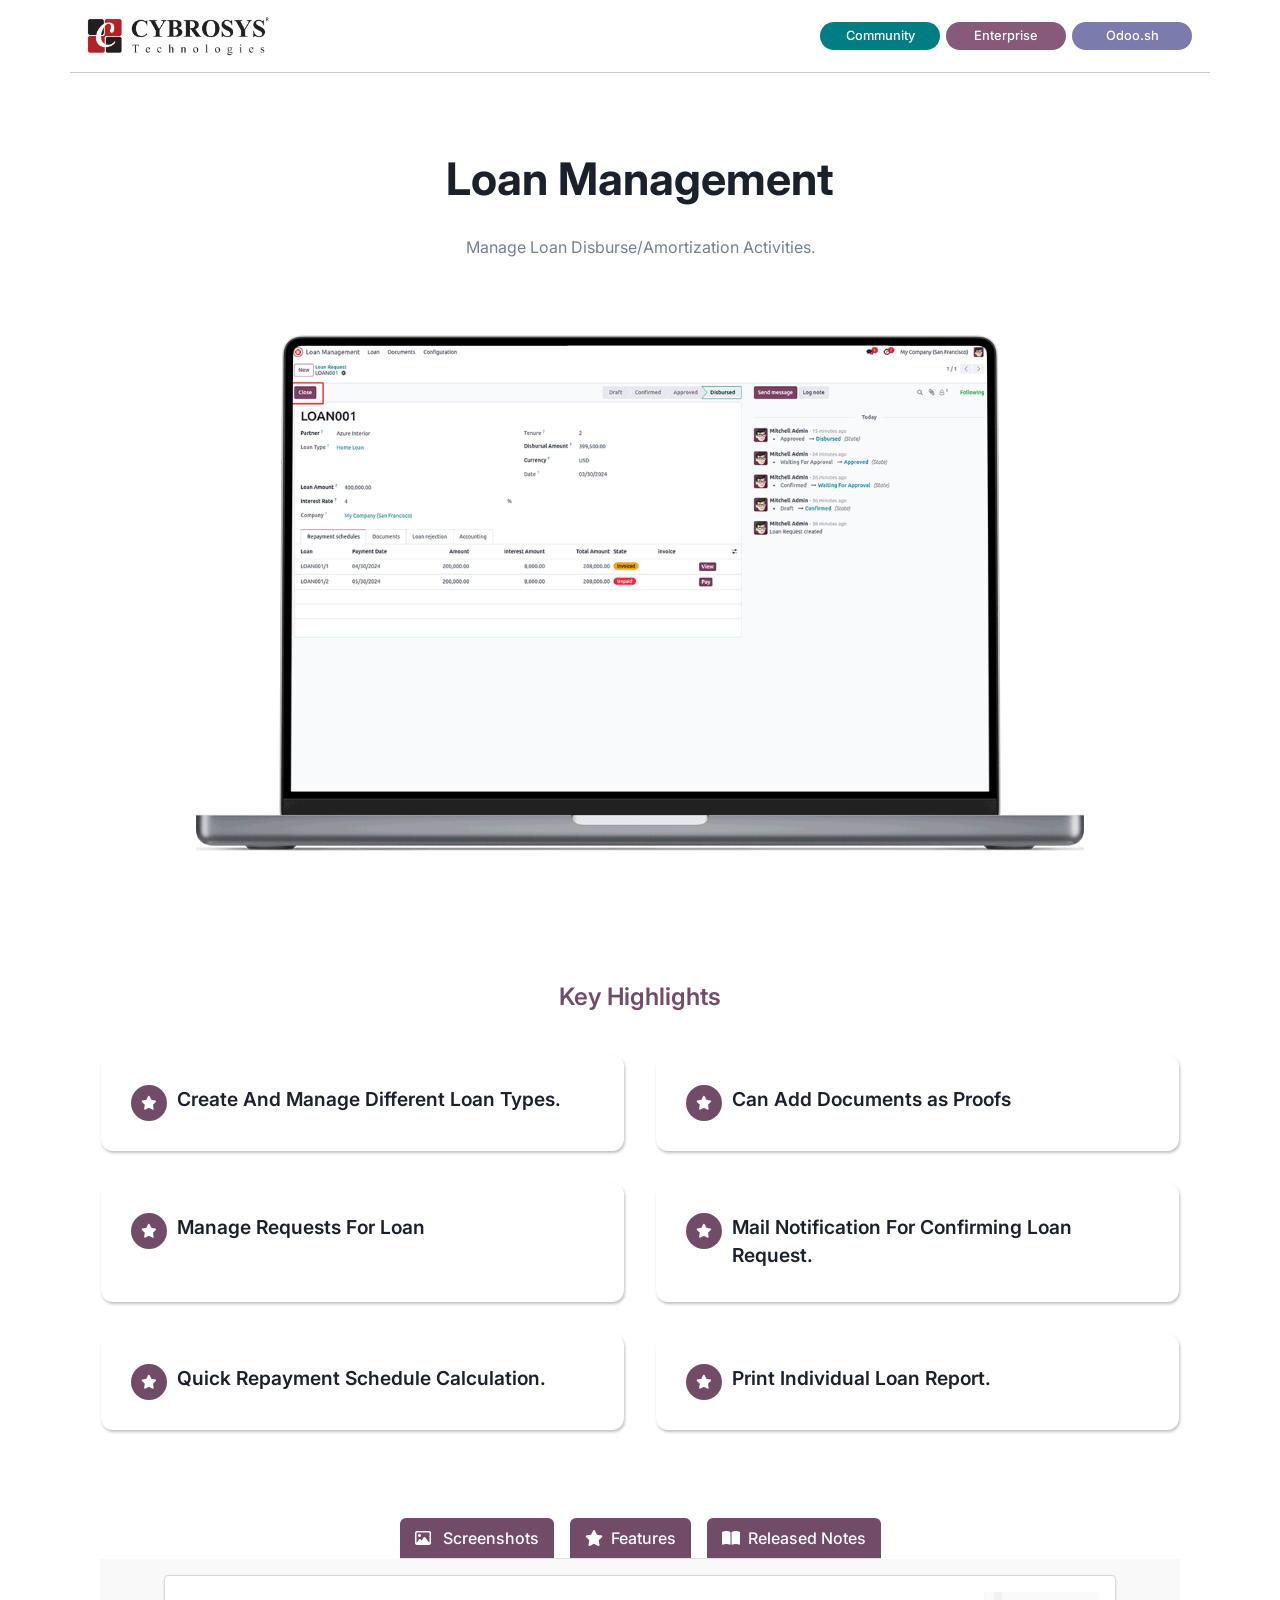
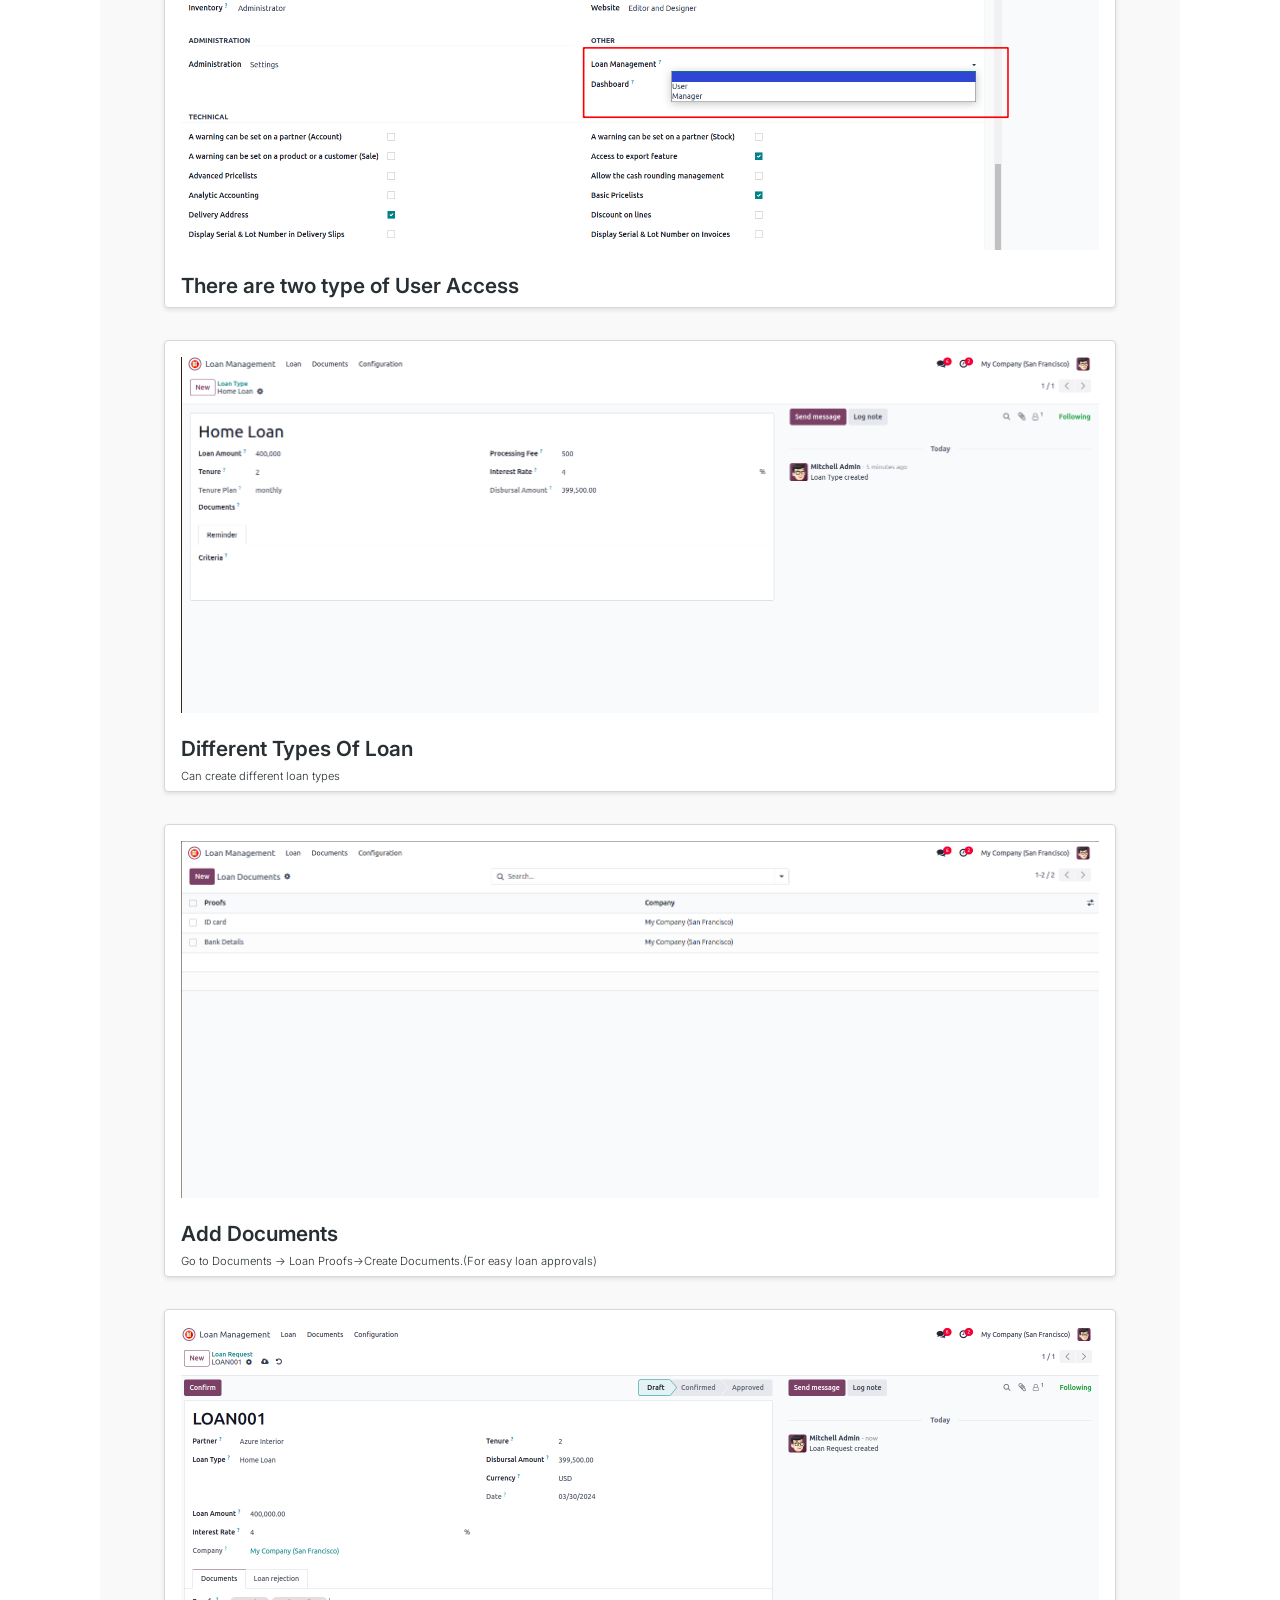
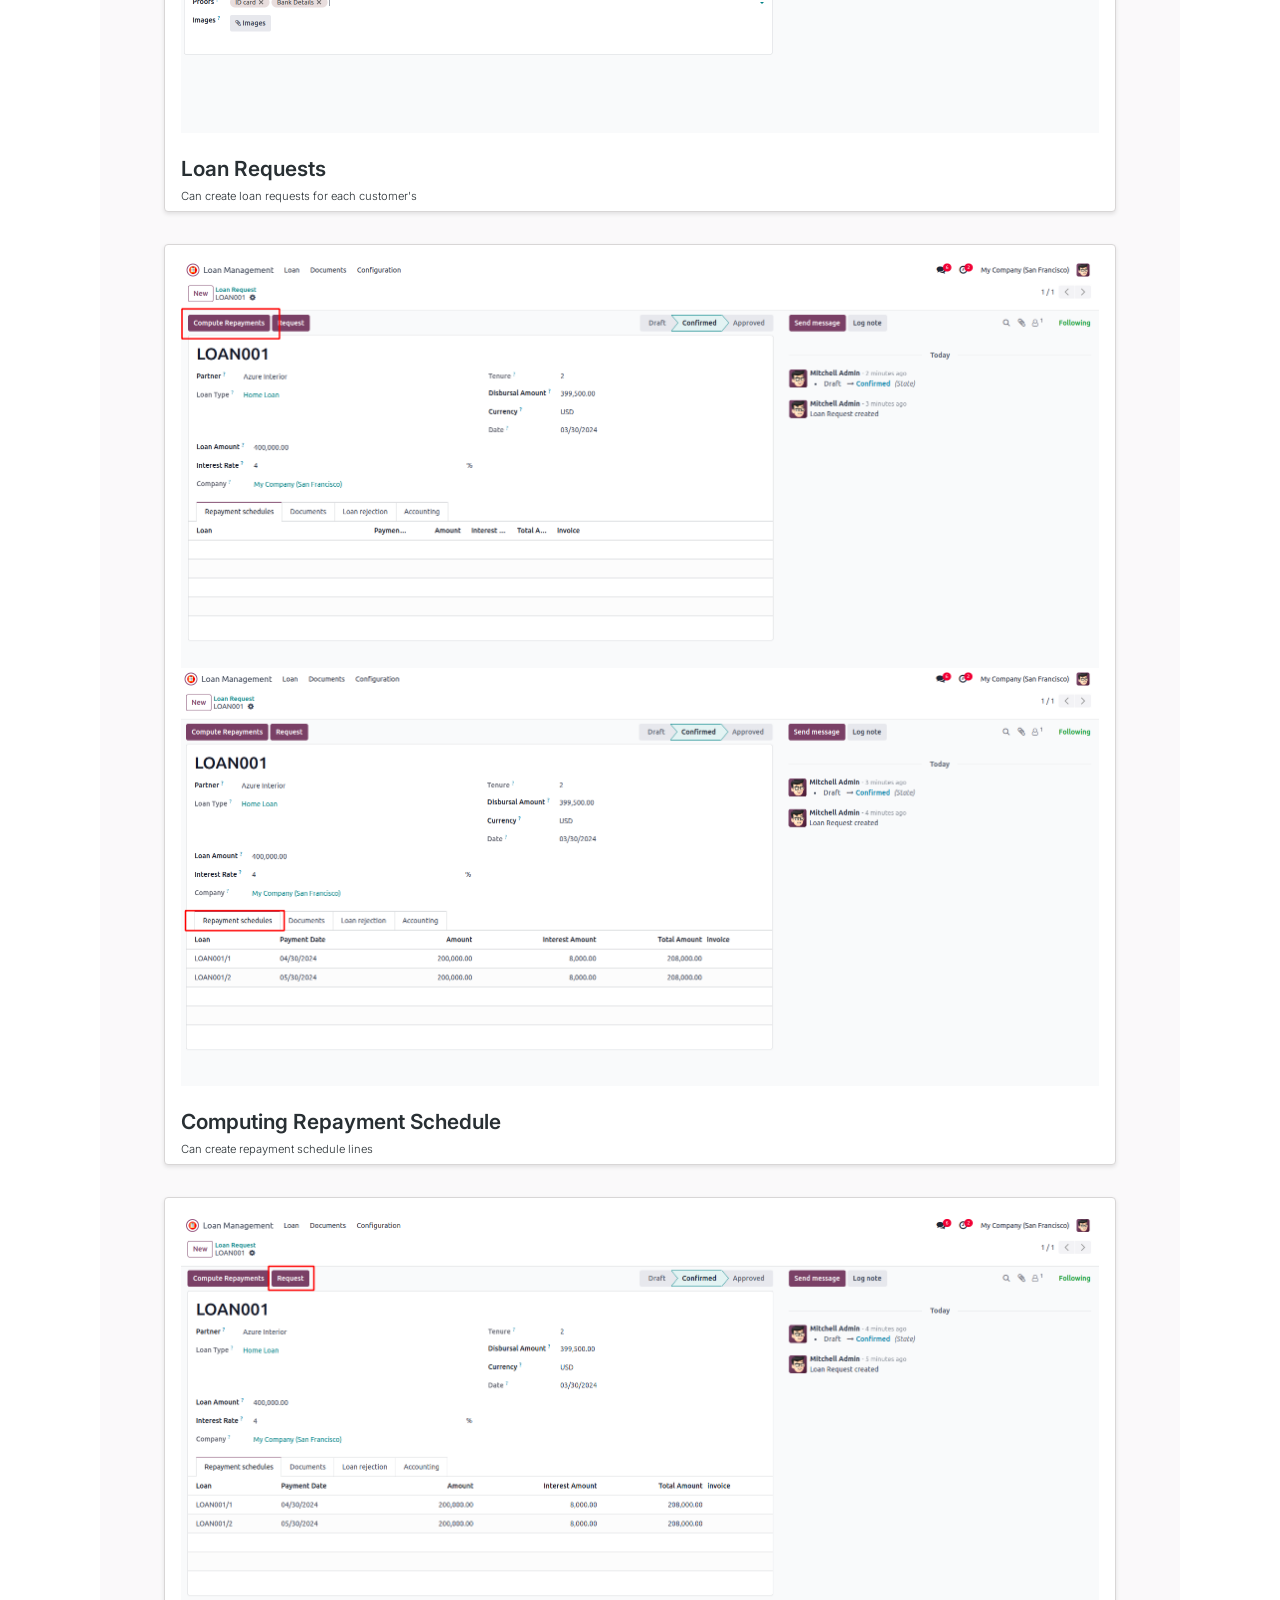
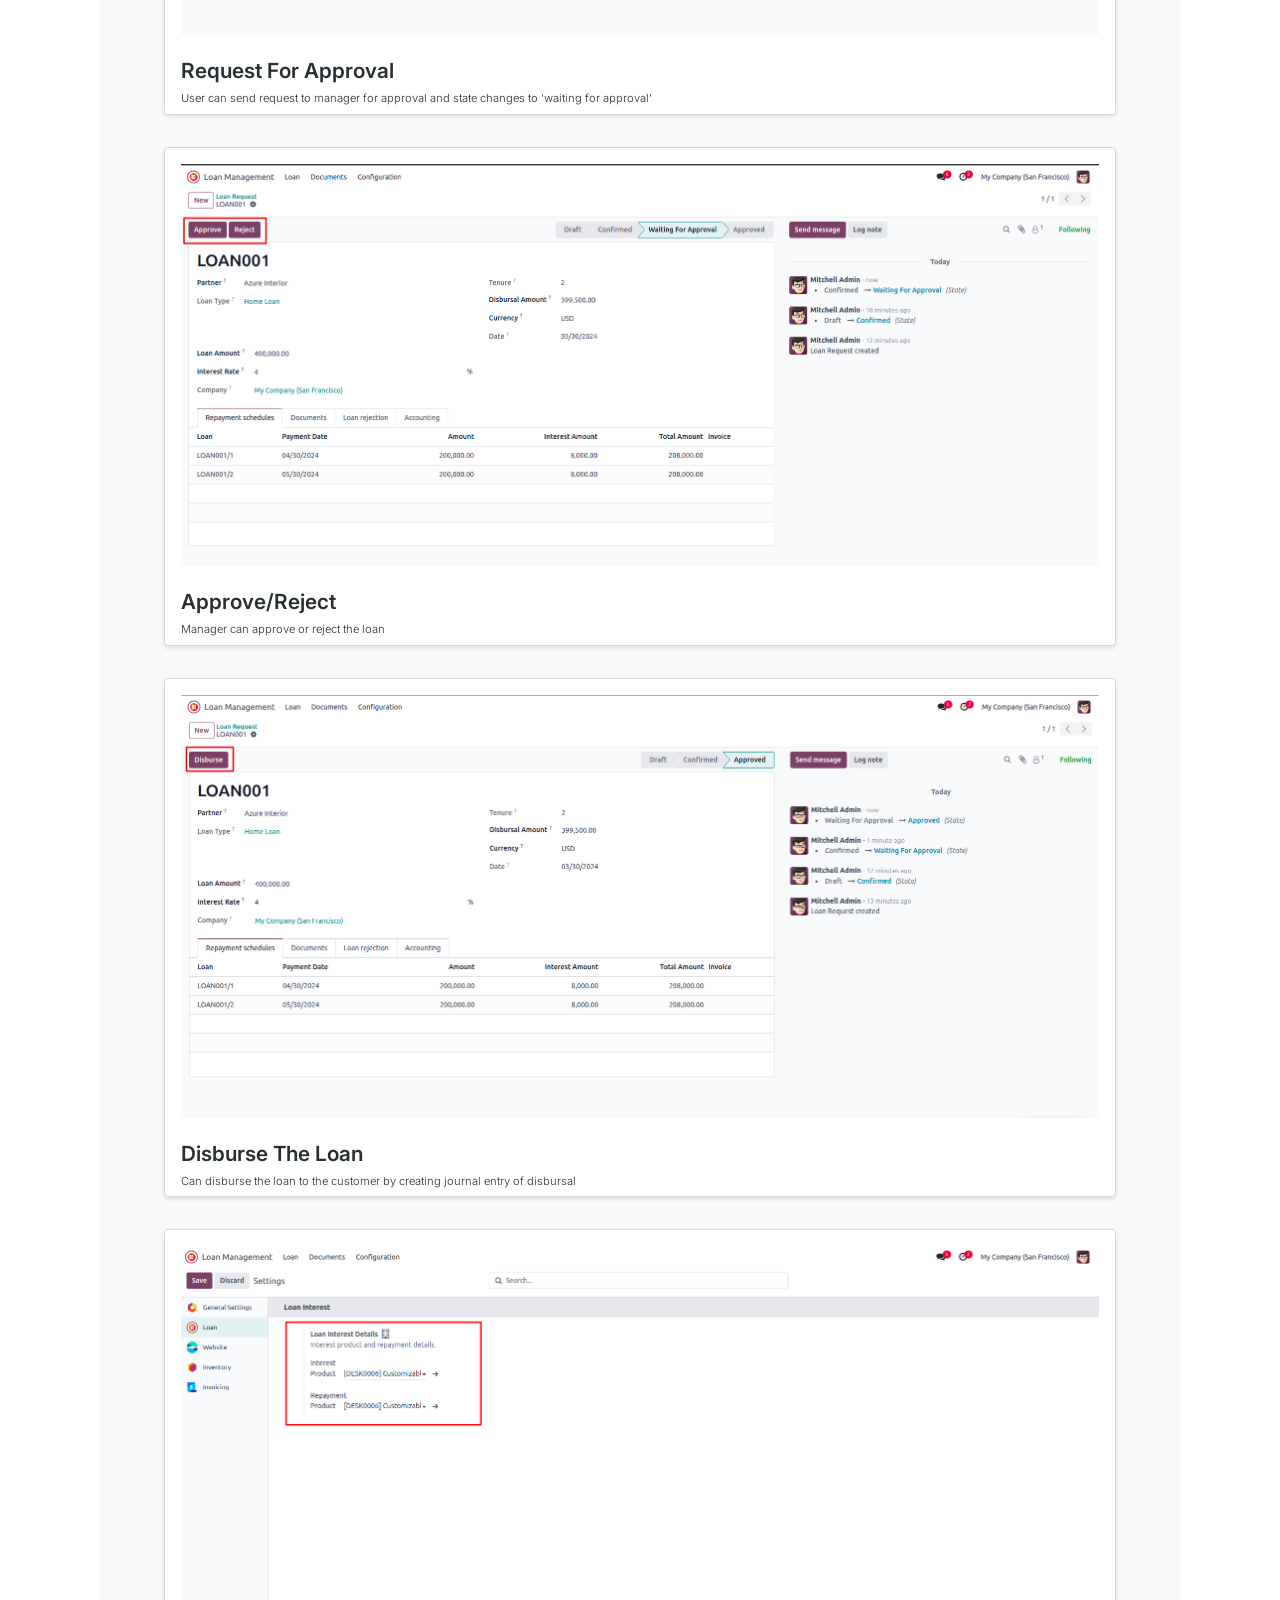
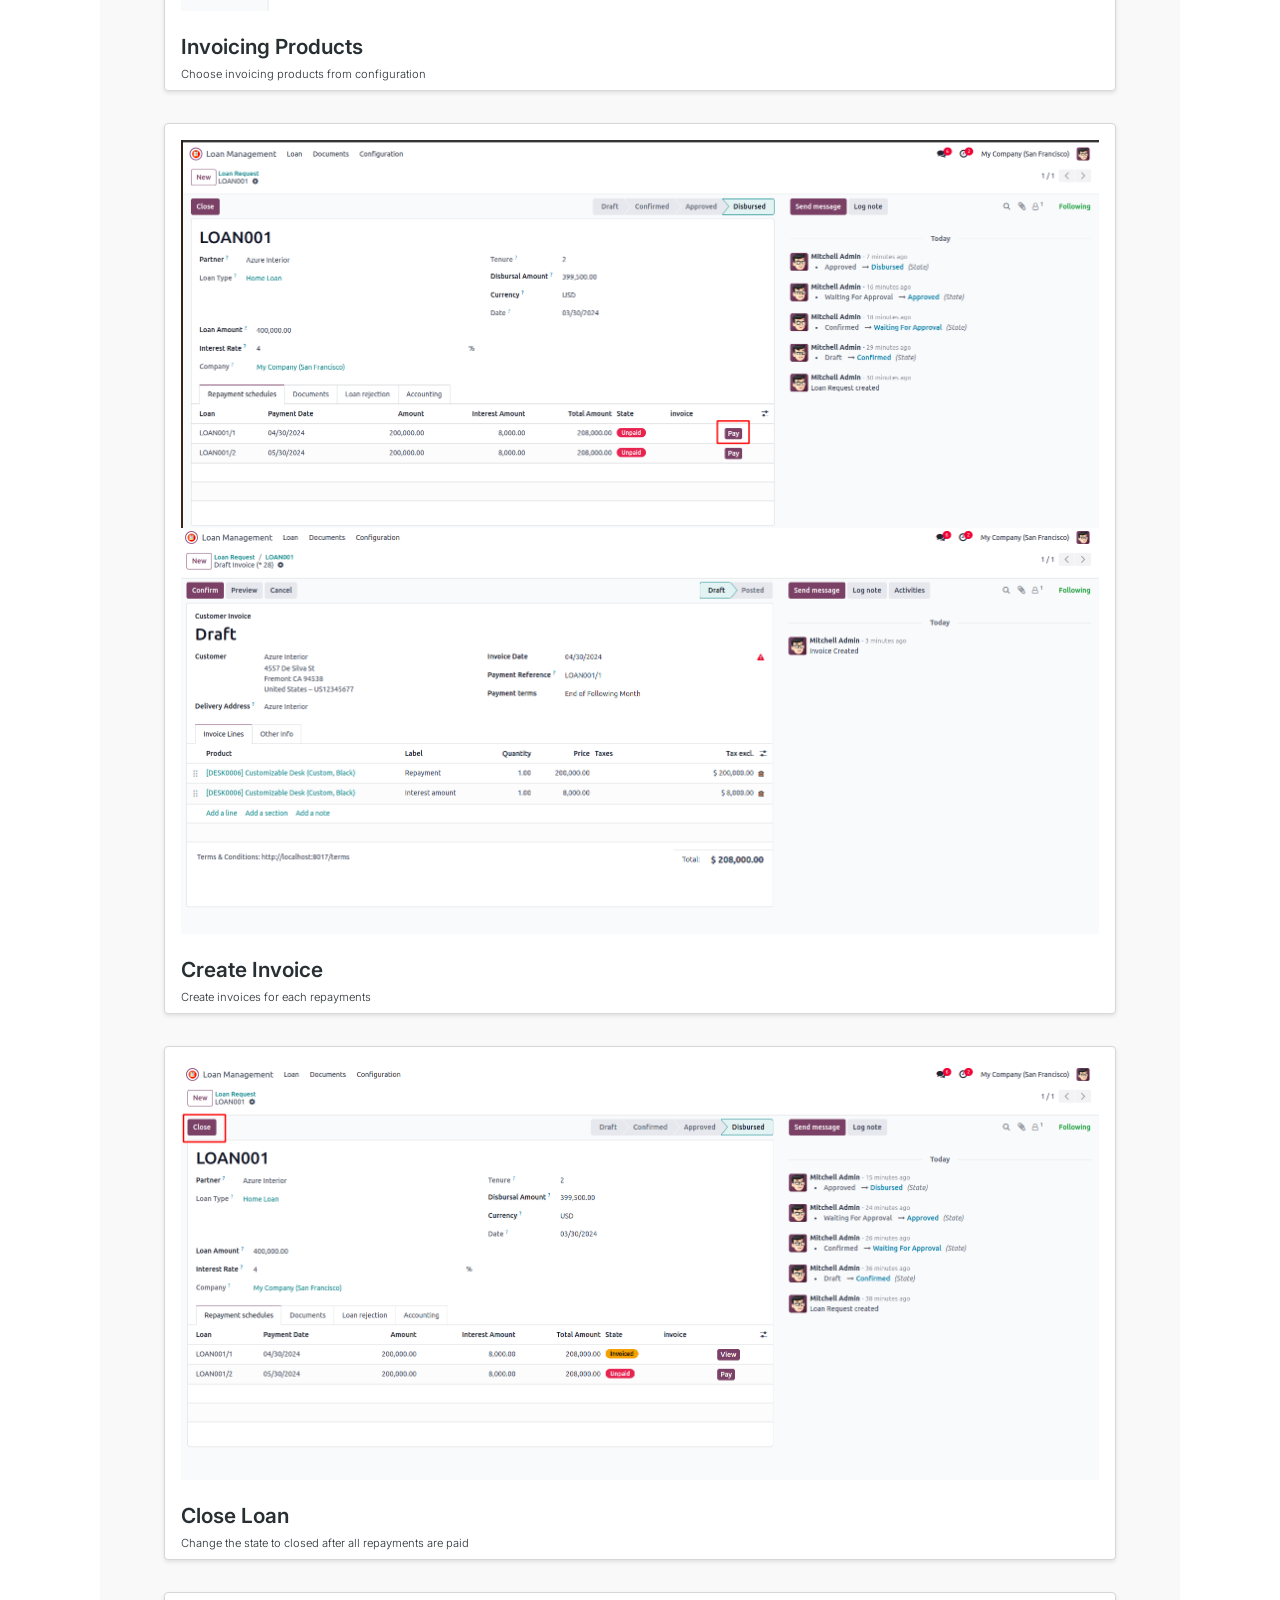
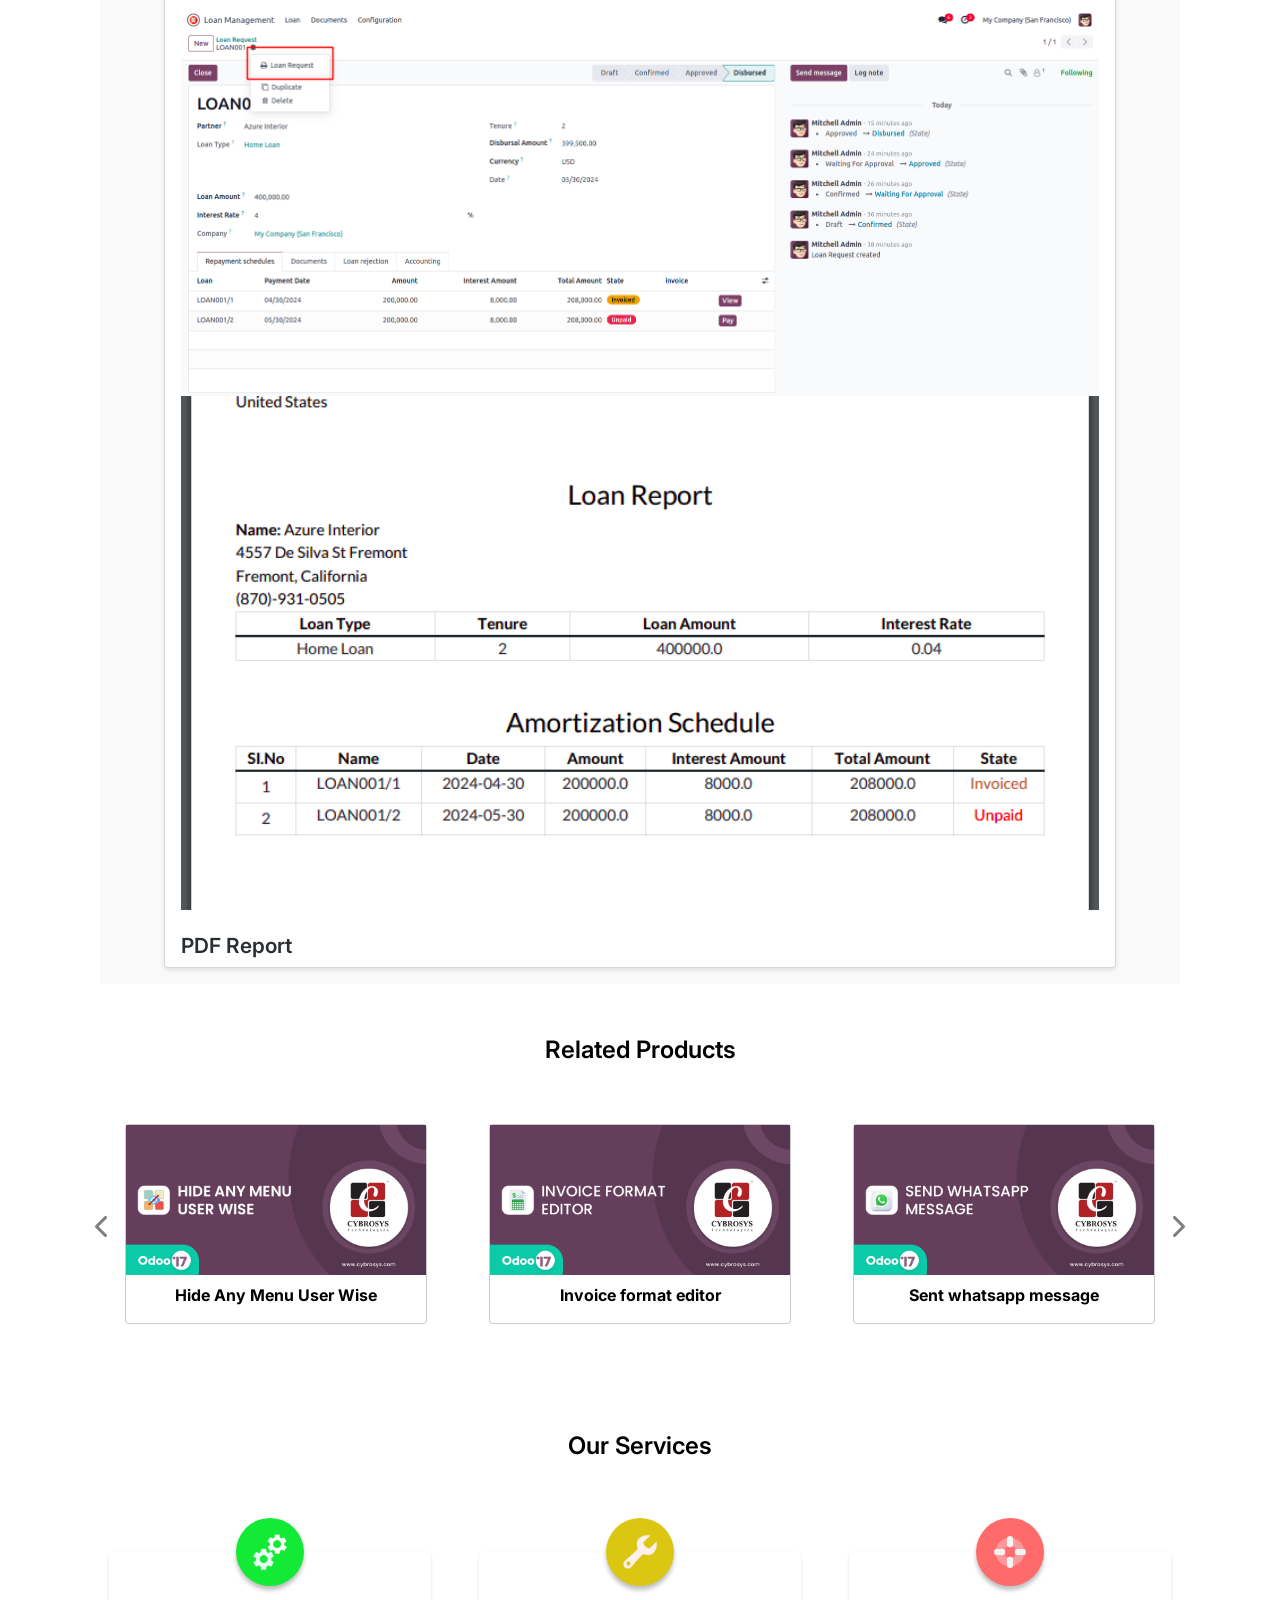
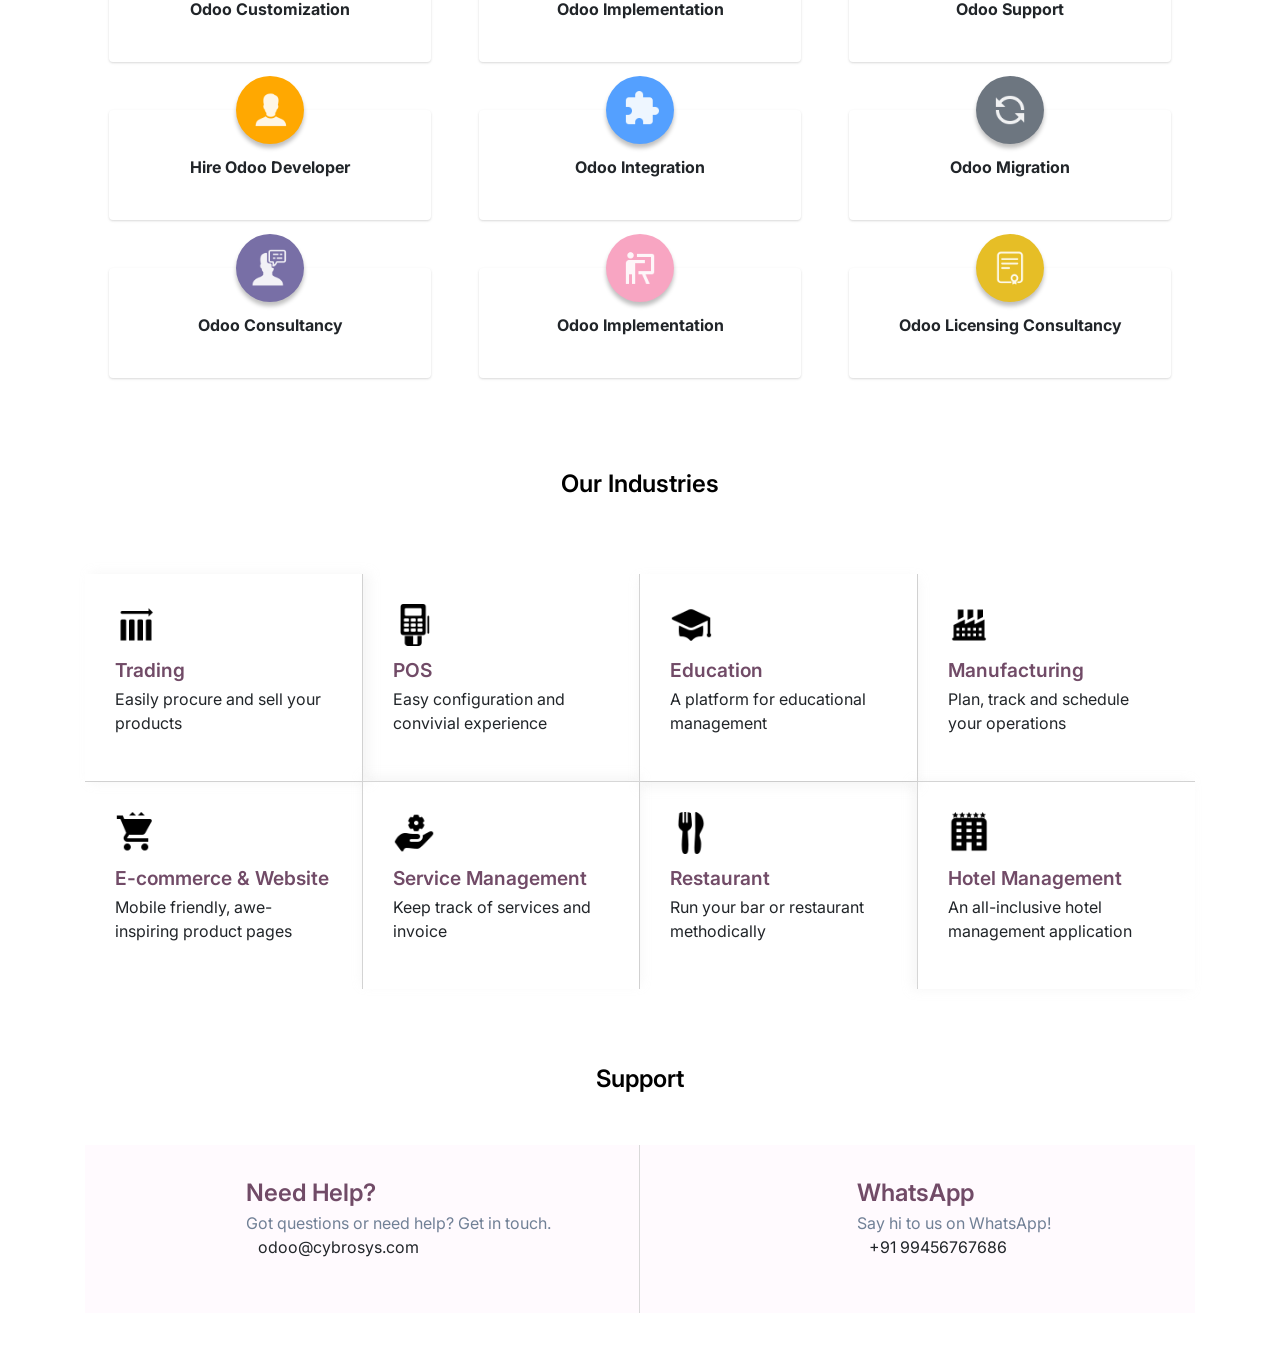
==== advanced_loan_management/static/description/index.html @ 363a7847 "test add custom" ====
<!DOCTYPE html>
<html lang="en">

<head>
    <meta charset="UTF-8">
    <meta name="viewport" content="width=device-width, initial-scale=1.0">
    <title>Odoo App 3 Index</title>
    <!-- Bootstrap CSS -->
    <link rel="stylesheet"
          href="https://cdn.jsdelivr.net/npm/bootstrap@4.0.0/dist/css/bootstrap.min.css"
          integrity="sha384-Gn5384xqQ1aoWXA+058RXPxPg6fy4IWvTNh0E263XmFcJlSAwiGgFAW/dAiS6JXm"
          crossorigin="anonymous">
    <link rel="stylesheet"
          href="https://cdnjs.cloudflare.com/ajax/libs/font-awesome/6.2.1/css/all.min.css">
    <link rel="preconnect" href="https://fonts.googleapis.com">
    <link rel="preconnect" href="https://fonts.gstatic.com" crossorigin>
    <link href="https://fonts.googleapis.com/css2?family=Inter:wght@400;500;600;700;800&display=swap"
          rel="stylesheet">
</head>
<body>
<section>
    <div class="container"
         style="font-family: 'Inter', sans-serif !important;background-color: #fff !important;">
        <div class="row">
            <div class="col-sm-12 col-md-12 col-lg-12 d-flex justify-content-between flex-wrap align-items-sm-center"
                 style="border-bottom:1px solid rgba(0, 0, 0, 0.22)">
                <div class="my-3">
                    <img src="assets/misc/Cybrosys R.png"
                         style="width:auto !important; height:40px !important">
                </div>
                <div class="my-3 d-flex align-items-center">
                    <div class="text-center"
                         style="background-color:#017E84 !important;font-size: 0.8rem !important; color:#fff !important; font-weight:500 !important; padding:4px !important; margin:0 3px !important; border-radius:50px !important; min-width: 120px !important;">
                        Community
                    </div>
                    <div class="text-center"
                         style="background-color:#875A7B !important; color:#fff !important;font-size: 0.8rem !important; font-weight:500 !important; padding:4px !important; margin:0 3px !important; border-radius:50px !important;min-width: 120px !important;">
                        Enterprise
                    </div>
                    <div class="text-center"
                         style="background-color:#7C7BAD !important; color:#fff !important;font-size: 0.8rem !important; font-weight:500 !important; padding:4px !important; margin:0 3px !important; border-radius:50px !important; min-width: 120px !important;">
                        Odoo.sh
                    </div>
                </div>
            </div>
        </div>
        <div class="row">
            <div class="col-sm-12 col-md-12 col-lg-12 text-center d-flex align-items-center flex-column"
                 style="margin: 80px 0px !important;">
                <h1 style="font-size: 2.8rem;font-weight: 700; color:
                    #1A202C;">
                    Loan Management</h1>
                <p class="my-3 mb-4"
                   style="max-width: 80%; font-weight: 400 !important; line-height: 32px; color: #718096;">
                    Manage Loan Disburse/Amortization Activities.
                </p>
                <div style="width: 80%; margin-top: 3rem;">
                    <img src="assets/screenshots/hero.gif"
                         class="img-responsive" width="100%" height="auto">
                </div>
            </div>
        </div>
        <div class="container mt-5 mb-5">
            <div class="col-lg-12 d-flex flex-column justify-content-center align-items-center mt-4">
                <p class="m-0"
                   style="font-weight: 600; font-size: 24px; color:#714b67 !important">
                    Key Highlights
                </p>
            </div>
            <div class="row py-4">
                <div class="col-md-6 col-sm-12 p-3">
                    <div class="d-flex   h-100" style="padding: 30px;border-radius: 12px;
                                    background: #FFF;
                                    box-shadow: 1px 2px 3px 0px rgba(0, 0, 0, 0.25); ">
                        <div style="width: 36px; height: 36px; border-radius: 50%; background: #714B67;
                                    display: flex; justify-content: center; align-items: center;
                                    margin-right: 10px; flex-shrink: 0;">
                            <i class="fa-solid fa-star  "
                               style="color: #fff;font-size:14px;"></i>
                        </div>
                        <div>
                            <p style="color: #1A202C;font-weight: 600;
                                      font-size: 1.2rem; margin-bottom: 2px;">
                                Create And Manage Different Loan Types.</p>
                        </div>
                    </div>
                </div>
                <div class="col-md-6 col-sm-12 p-3">
                    <div class="d-flex   h-100" style="padding: 30px;border-radius: 12px;
                                    background: #FFF;
                                    box-shadow: 1px 2px 3px 0px rgba(0, 0, 0, 0.25); ">
                        <div style="width: 36px; height: 36px; border-radius: 50%; background: #714B67;
                                    display: flex; justify-content: center; align-items: center;
                                    margin-right: 10px; flex-shrink: 0;">
                            <i class="fa-solid fa-star  "
                               style="color: #fff;font-size:14px;"></i>
                        </div>
                        <div>
                            <p style="color: #1A202C;font-weight: 600;
                                      font-size: 1.2rem; margin-bottom: 2px;">
                                Can Add Documents as Proofs</p>
                        </div>
                    </div>
                </div>
                <div class="col-md-6 col-sm-12 p-3">
                    <div class="d-flex   h-100" style="padding: 30px;border-radius: 12px;
                                    background: #FFF;
                                    box-shadow: 1px 2px 3px 0px rgba(0, 0, 0, 0.25); ">
                        <div style="width: 36px; height: 36px; border-radius: 50%; background: #714B67;
                                    display: flex; justify-content: center; align-items: center;
                                    margin-right: 10px; flex-shrink: 0;">
                            <i class="fa-solid fa-star  "
                               style="color: #fff;font-size:14px;"></i>
                        </div>
                        <div>
                            <p style="color: #1A202C;font-weight: 600;
                                      font-size: 1.2rem; margin-bottom: 2px;">
                                Manage Requests For Loan</p>
                        </div>
                    </div>
                </div>
                <div class="col-md-6 col-sm-12 p-3">
                    <div class="d-flex   h-100" style="padding: 30px;border-radius: 12px;
                                    background: #FFF;
                                    box-shadow: 1px 2px 3px 0px rgba(0, 0, 0, 0.25); ">
                        <div style="width: 36px; height: 36px; border-radius: 50%; background: #714B67;
                                    display: flex; justify-content: center; align-items: center;
                                    margin-right: 10px; flex-shrink: 0;">
                            <i class="fa-solid fa-star  "
                               style="color: #fff;font-size:14px;"></i>
                        </div>
                        <div>
                            <p style="color: #1A202C;font-weight: 600;
                                      font-size: 1.2rem; margin-bottom: 2px;">
                                Mail Notification For Confirming Loan Request.</p>
                        </div>
                    </div>
                </div>
                <div class="col-md-6 col-sm-12 p-3">
                    <div class="d-flex   h-100" style="padding: 30px;border-radius: 12px;
                                    background: #FFF;
                                    box-shadow: 1px 2px 3px 0px rgba(0, 0, 0, 0.25); ">
                        <div style="width: 36px; height: 36px; border-radius: 50%; background: #714B67;
                                    display: flex; justify-content: center; align-items: center;
                                    margin-right: 10px; flex-shrink: 0;">
                            <i class="fa-solid fa-star  "
                               style="color: #fff;font-size:14px;"></i>
                        </div>
                        <div>
                            <p style="color: #1A202C;font-weight: 600;
                                      font-size: 1.2rem; margin-bottom: 2px;">
                                Quick Repayment Schedule Calculation.</p>
                        </div>
                    </div>
                </div>
                <div class="col-md-6 col-sm-12 p-3">
                    <div class="d-flex   h-100" style="padding: 30px;border-radius: 12px;
                                    background: #FFF;
                                    box-shadow: 1px 2px 3px 0px rgba(0, 0, 0, 0.25); ">
                        <div style="width: 36px; height: 36px; border-radius: 50%; background: #714B67;
                                    display: flex; justify-content: center; align-items: center;
                                    margin-right: 10px; flex-shrink: 0;">
                            <i class="fa-solid fa-star  "
                               style="color: #fff;font-size:14px;"></i>
                        </div>
                        <div>
                            <p style="color: #1A202C;font-weight: 600;
                                      font-size: 1.2rem; margin-bottom: 2px;">
                                Print Individual Loan Report.</p>
                        </div>
                    </div>
                </div>
            </div>
        </div>
        <div class="container rounded">
            <ul class="nav nav-tabs d-flex"
                style="width: fit-content;margin: 0 auto;gap: 1rem;">
                <li class="col text-center py-2 text-nowrap "
                    style="color: #fff; background-color: #714B67;border-radius: 6px 6px 0px 0px;">
                    <a
                            class="active show" data-toggle="tab" href="#tab1"
                            style="color: #fff;font-weight: 500; background-color: #714B67; text-decoration: none;">
                        <i class="fa-regular fa-image  pr-2"
                           style="color: #fff;"></i>
                        Screenshots</a></li>
                <li class="col text-center py-2 text-nowrap "
                    style="color: #fff; background-color: #714B67;border-radius: 6px 6px 0px 0px;">
                    <a
                            data-toggle="tab" href="#tab2"
                            style="color: #fff;font-weight: 500;  text-decoration: none;"><i
                            class="fa-solid fa-star  pr-2"
                            style="color: #fff;"></i>Features</a></li>
                <li class="col text-center py-2 text-nowrap "
                    style="color: #fff; background-color: #714B67;border-radius: 6px 6px 0px 0px;">
                    <a
                            data-toggle="tab" href="#tab3"
                            style="color: #fff;font-weight: 500; text-decoration: none; background-color: #714B67;"><i
                            class="fa-solid fa-book-open  pr-2"
                            style="color: #fff;"></i>Released Notes</a></li>
            </ul>
            <div class="tab-content"
                 style="background-color: rgba(121, 113, 119, 0.04);">
                <div id="tab1" class="tab-pane fade in active show">
                    <div class="col-lg-12 py-2"
                         style="padding: 1rem 4rem !important;">
                        <div
                                style="border: 1px solid #d8d6d6; border-radius: 4px; background: #fff; box-shadow: 0 2px 4px rgba(0, 0, 0, 0.1);">
                            <div class="row justify-content-center p-3 w-100 m-0">
                                <img src="assets/screenshots/ss1.png"
                                     class="img-responsive" width="100%"
                                     height="auto">
                            </div>
                            <div class="px-3">
                                <h4 class="mt-2"
                                    style=" font-weight:600 !important; color:#282F33 !important; font-size:1.3rem !important">
                                    There are two type of User Access</h4>
                            </div>
                        </div>
                    </div>
                    <div class="col-lg-12 py-2"
                         style="padding: 1rem 4rem !important;">
                        <div
                                style="border: 1px solid #d8d6d6; border-radius: 4px; background: #fff; box-shadow: 0 2px 4px rgba(0, 0, 0, 0.1);">
                            <div class="row justify-content-center p-3 w-100 m-0">
                                <img src="assets/screenshots/ss2.png"
                                     class="img-responsive" width="100%"
                                     height="auto">
                            </div>
                            <div class="px-3">
                                <h4 class="mt-2"
                                    style=" font-weight:600 !important; color:#282F33 !important; font-size:1.3rem !important">
                                    Different Types Of Loan</h4>
                                <h6 class="mt-2"
                                    style=" font-weight:300 !important; color:#282F33 !important; font-size:0.7rem !important">
                                    Can create different loan types
                                    </h6>
                            </div>
                        </div>
                    </div>
                    <div class="col-lg-12 py-2"
                         style="padding: 1rem 4rem !important;">
                        <div
                                style="border: 1px solid #d8d6d6; border-radius: 4px; background: #fff; box-shadow: 0 2px 4px rgba(0, 0, 0, 0.1);">
                            <div class="row justify-content-center p-3 w-100 m-0">
                                <img src="assets/screenshots/ss3.png"
                                     class="img-responsive" width="100%"
                                     height="auto">
                            </div>
                            <div class="px-3">
                                <h4 class="mt-2"
                                    style=" font-weight:600 !important; color:#282F33 !important; font-size:1.3rem !important">
                                    Add Documents</h4>
                                <h6 class="mt-2"
                                    style=" font-weight:300 !important; color:#282F33 !important; font-size:0.7rem !important">
                                    Go to Documents -> Loan Proofs->Create Documents.(For easy loan approvals)
                                </h6>
                            </div>
                        </div>
                    </div>
                    <div class="col-lg-12 py-2"
                         style="padding: 1rem 4rem !important;">
                        <div
                                style="border: 1px solid #d8d6d6; border-radius: 4px;  background: #fff; box-shadow: 0 2px 4px rgba(0, 0, 0, 0.1);">
                            <div class="row justify-content-center p-3 w-100 m-0">
                                <img src="assets/screenshots/ss4.png"
                                     class="img-responsive" width="100%"
                                     height="auto">
                            </div>
                            <div class="px-3">
                                <h4 class="mt-2"
                                    style=" font-weight:600 !important; color:#282F33 !important; font-size:1.3rem !important">
                                    Loan Requests</h4>
                                <h6 class="mt-2"
                                    style=" font-weight:300 !important; color:#282F33 !important; font-size:0.7rem !important">
                                    Can create loan requests for each customer's
                                </h6>
                            </div>
                        </div>
                    </div>
                    <div class="col-lg-12 py-2"
                         style="padding: 1rem 4rem !important;">
                        <div
                                style="border: 1px solid #d8d6d6; border-radius: 4px;  background: #fff; box-shadow: 0 2px 4px rgba(0, 0, 0, 0.1);">
                            <div class="row justify-content-center p-3 w-100 m-0">
                                <img src="assets/screenshots/ss5.png"
                                     class="img-responsive" width="100%"
                                     height="auto"><img src="assets/screenshots/ss6.png"
                                     class="img-responsive" width="100%"
                                     height="auto">
                            </div>
                            <div class="px-3">
                                <h4 class="mt-2"
                                    style=" font-weight:600 !important; color:#282F33 !important; font-size:1.3rem !important">
                                    Computing Repayment Schedule</h4>
                                <h6 class="mt-2"
                                    style=" font-weight:300 !important; color:#282F33 !important; font-size:0.7rem !important"> Can create repayment schedule lines
                                </h6>
                            </div>
                        </div>
                    </div>
                    <div class="col-lg-12 py-2"
                         style="padding: 1rem 4rem !important;">
                        <div
                                style="border: 1px solid #d8d6d6; border-radius: 4px;  background: #fff; box-shadow: 0 2px 4px rgba(0, 0, 0, 0.1);">
                            <div class="row justify-content-center p-3 w-100 m-0">
                                <img src="assets/screenshots/ss7.png"
                                     class="img-responsive" width="100%"
                                     height="auto">
                            </div>
                            <div class="px-3">
                                <h4 class="mt-2"
                                    style=" font-weight:600 !important; color:#282F33 !important; font-size:1.3rem !important">
                                    Request For Approval</h4>
                                <h6 class="mt-2"
                                    style=" font-weight:300 !important; color:#282F33 !important; font-size:0.7rem !important"> User can send request to manager for approval and state changes to 'waiting for approval'
                                </h6>
                            </div>
                        </div>
                    </div>
                    <div class="col-lg-12 py-2"
                         style="padding: 1rem 4rem !important;">
                        <div
                                style="border: 1px solid #d8d6d6; border-radius: 4px;  background: #fff; box-shadow: 0 2px 4px rgba(0, 0, 0, 0.1);">
                            <div class="row justify-content-center p-3 w-100 m-0">
                                <img src="assets/screenshots/ss8.png"
                                     class="img-responsive" width="100%"
                                     height="auto">
                            </div>
                            <div class="px-3">
                                <h4 class="mt-2"
                                    style=" font-weight:600 !important; color:#282F33 !important; font-size:1.3rem !important">
                                    Approve/Reject</h4>
                                <h6 class="mt-2"
                                    style=" font-weight:300 !important; color:#282F33 !important; font-size:0.7rem !important"> Manager can approve or reject the loan
                                </h6>
                            </div>
                        </div>
                    </div>
                    <div class="col-lg-12 py-2"
                         style="padding: 1rem 4rem !important;">
                        <div
                                style="border: 1px solid #d8d6d6; border-radius: 4px;  background: #fff; box-shadow: 0 2px 4px rgba(0, 0, 0, 0.1);">
                            <div class="row justify-content-center p-3 w-100 m-0">
                                <img src="assets/screenshots/ss9.png"
                                     class="img-responsive" width="100%"
                                     height="auto">
                            </div>
                            <div class="px-3">
                                <h4 class="mt-2"
                                    style=" font-weight:600 !important; color:#282F33 !important; font-size:1.3rem !important">
                                    Disburse The Loan</h4>
                                <h6 class="mt-2"
                                    style=" font-weight:300 !important; color:#282F33 !important; font-size:0.7rem !important"> Can disburse the loan to the customer by creating journal entry of disbursal
                                </h6>
                            </div>
                        </div>
                    </div>
                    <div class="col-lg-12 py-2"
                         style="padding: 1rem 4rem !important;">
                        <div
                                style="border: 1px solid #d8d6d6; border-radius: 4px;  background: #fff; box-shadow: 0 2px 4px rgba(0, 0, 0, 0.1);">
                            <div class="row justify-content-center p-3 w-100 m-0">
                                <img src="assets/screenshots/ss10.png"
                                     class="img-responsive" width="100%"
                                     height="auto">
                            </div>
                            <div class="px-3">
                                <h4 class="mt-2"
                                    style=" font-weight:600 !important; color:#282F33 !important; font-size:1.3rem !important">
                                    Invoicing Products</h4>
                                <h6 class="mt-2"
                                    style=" font-weight:300 !important; color:#282F33 !important; font-size:0.7rem !important"> Choose invoicing products from configuration
                                </h6>
                            </div>
                        </div>
                    </div>
                    <div class="col-lg-12 py-2"
                         style="padding: 1rem 4rem !important;">
                        <div
                                style="border: 1px solid #d8d6d6; border-radius: 4px;  background: #fff; box-shadow: 0 2px 4px rgba(0, 0, 0, 0.1);">
                            <div class="row justify-content-center p-3 w-100 m-0">
                                <img src="assets/screenshots/ss11.png"
                                     class="img-responsive" width="100%"
                                     height="auto"><img src="assets/screenshots/ss12.png"
                                     class="img-responsive" width="100%"
                                     height="auto">
                            </div>
                            <div class="px-3">
                                <h4 class="mt-2"
                                    style=" font-weight:600 !important; color:#282F33 !important; font-size:1.3rem !important">
                                    Create Invoice</h4>
                                <h6 class="mt-2"
                                    style=" font-weight:300 !important; color:#282F33 !important; font-size:0.7rem !important"> Create invoices for each repayments
                                </h6>
                            </div>
                        </div>
                    </div>
                    <div class="col-lg-12 py-2"
                         style="padding: 1rem 4rem !important;">
                        <div
                                style="border: 1px solid #d8d6d6; border-radius: 4px;  background: #fff; box-shadow: 0 2px 4px rgba(0, 0, 0, 0.1);">
                            <div class="row justify-content-center p-3 w-100 m-0">
                                <img src="assets/screenshots/ss13.png"
                                     class="img-responsive" width="100%"
                                     height="auto">
                            </div>
                            <div class="px-3">
                                <h4 class="mt-2"
                                    style=" font-weight:600 !important; color:#282F33 !important; font-size:1.3rem !important">
                                    Close Loan</h4>
                                <h6 class="mt-2"
                                    style=" font-weight:300 !important; color:#282F33 !important; font-size:0.7rem !important"> Change the state to closed after all repayments are paid
                                </h6>
                            </div>
                        </div>
                    </div>
                    <div class="col-lg-12 py-2"
                         style="padding: 1rem 4rem !important;">
                        <div
                                style="border: 1px solid #d8d6d6; border-radius: 4px;  background: #fff; box-shadow: 0 2px 4px rgba(0, 0, 0, 0.1);">
                            <div class="row justify-content-center p-3 w-100 m-0">
                                <img src="assets/screenshots/ss14.png"
                                     class="img-responsive" width="100%"
                                     height="auto"><img src="assets/screenshots/ss15.png"
                                     class="img-responsive" width="100%"
                                     height="auto">
                            </div>
                            <div class="px-3">
                                <h4 class="mt-2"
                                    style=" font-weight:600 !important; color:#282F33 !important; font-size:1.3rem !important">
                                    PDF Report</h4>
                            </div>
                        </div>
                    </div>
                </div>
                <div id="tab2" class="tab-pane fade">
                    <div class="col-mg-12" style="padding: 1rem 4rem;">
                        <ul style="list-style: none; padding: 1rem 0;font-weight: 500;">
                            <li class="py-3"
                                style="font-weight: 500;background-color: #fff; border-radius: 4px; padding: 1rem; margin-bottom: 1rem; box-shadow: 0 2px 4px rgba(0, 0, 0, 0.1);">
                                    <span style="margin-right: 12px;"><img
                                            src="assets/misc/star (1) 2.svg"
                                            alt=""
                                            width="16px"></span>Create And Manage Different Loan Types.
                            </li>
                            <li class="py-3"
                                style="font-weight: 500;background-color: #fff; border-radius: 4px; padding: 1rem; margin-bottom: 1rem; box-shadow: 0 2px 4px rgba(0, 0, 0, 0.1);">
                                    <span style="margin-right: 12px;"><img
                                            src="assets/misc/star (1) 2.svg"
                                            alt=""
                                            width="16px"></span>Can Add Documents as Proofs
                            </li>
                            <li class="py-3"
                                style="font-weight: 500;background-color: #fff; border-radius: 4px; padding: 1rem; margin-bottom: 1rem; box-shadow: 0 2px 4px rgba(0, 0, 0, 0.1);">
                                    <span style="margin-right: 12px;"><img
                                            src="assets/misc/star (1) 2.svg"
                                            alt=""
                                            width="16px"></span>Manage Requests For Loan
                            </li>
                            <li class="py-3"
                                style="font-weight: 500;background-color: #fff; border-radius: 4px; padding: 1rem; margin-bottom: 1rem; box-shadow: 0 2px 4px rgba(0, 0, 0, 0.1);">
                                    <span style="margin-right: 12px;"><img
                                            src="assets/misc/star (1) 2.svg"
                                            alt=""
                                            width="16px"></span>Mail Notification For Confirming Loan Request
                            </li>
                            <li class="py-3"
                                style="font-weight: 500;background-color: #fff; border-radius: 4px; padding: 1rem; margin-bottom: 1rem; box-shadow: 0 2px 4px rgba(0, 0, 0, 0.1);">
                                    <span style="margin-right: 12px;"><img
                                            src="assets/misc/star (1) 2.svg"
                                            alt=""
                                            width="16px"></span>Quick Repayment Schedule Calculation.
                            </li>
                            <li class="py-3"
                                style="font-weight: 500;background-color: #fff; border-radius: 4px; padding: 1rem; margin-bottom: 1rem; box-shadow: 0 2px 4px rgba(0, 0, 0, 0.1);">
                                    <span style="margin-right: 12px;"><img
                                            src="assets/misc/star (1) 2.svg"
                                            alt=""
                                            width="16px"></span>Print Individual Loan Report.
                            </li>
                        </ul>
                    </div>
                </div>
                <div id="tab3" class="tab-pane fade">
                    <div class="col-mg-12 active" style="padding: 1rem 4rem;">
                        <div class="py-3"
                             style="font-weight: 500;background-color: #fff; border-radius: 4px; padding: 1rem; box-shadow: 0 2px 4px rgba(0, 0, 0, 0.1);">
                            <div class="d-flex mb-3"
                                 style="font-size: 0.8rem; font-weight: 500;"><span>Version
                                        17.0.1.0.0</span><span
                                    class="px-2">|</span><span
                                    style="color: #714B67;font-weight: 600;">Released on:30th Mar 2024</span>
                            </div>
                            <p class="m-0"
                               style=" color:#718096!important; font-size:1rem !important;line-height: 28px;">
                                Loan Management</p>
                        </div>
                    </div>
                </div>
            </div>
        </div>
        <div class="container mt-5">
            <div class="col-lg-12 d-flex flex-column justify-content-center align-items-center mt-5">
                <p class="m-0"
                   style="font-weight: 600; font-size: 24px; color:#000 !important">
                    Related Products</p>
            </div>
        </div>
            <div id="myCarousel" class="carousel slide py-3" data-ride="carousel">
                <div class="carousel-inner">
                    <div class="carousel-item active">
                        <div class="row p-4">
                            <div class="col">
                                <div class="p-3">
                                    <a href="https://apps.odoo.com/apps/modules/17.0/hr_payroll_community/" style="color: #000; text-decoration: none;">
                                        <div style="border:1px solid #CBCBCB !important;border-radius: 4px;">
                                            <div style="width: 300px; ">
                                                <img src="assets/modules/banner6.jpg" alt="" width="100%" height="auto">

                                            </div>
                                            <p class="text-center pt-2 text-black font-weight-bold">H R Payroll Community</p>
                                        </div>
                                    </a>
                                </div>
                            </div>
                            <div class="col">
                                <div class="p-3">
                                    <a href=https://apps.odoo.com/apps/modules/17.0/auto_database_backup/" style="color: #000; text-decoration: none;">
                                        <div style="border:1px solid #CBCBCB !important;border-radius: 4px;">
                                            <div style="width: 300px; ">
                                                <img src="assets/modules/banner1.gif" alt="" width="100%" height="auto">

                                            </div>
                                            <p class="text-center pt-2 text-black font-weight-bold">Automatic database Backup</p>
                                        </div>
                                    </a>
                                </div>
                            </div>
                            <div class="col">
                                <div class="p-3">
                                    <a href="https://apps.odoo.com/apps/modules/17.0/hr_zk_attendance/" style="color: #000; text-decoration: none;">
                                        <div style="border:1px solid #CBCBCB !important;border-radius: 4px;">
                                            <div style="width: 300px; ">
                                                <img src="assets/modules/banner3.png" alt="" width="100%" height="auto">

                                            </div>
                                            <p class="text-center pt-2 text-black font-weight-bold">Biometric Device Integration</p>
                                        </div>
                                    </a>
                                </div>
                            </div>
                        </div>
                    </div>
                    <div class="carousel-item">
                        <div class="row p-4">
                            <div class="col">
                                <div class="p-3">
                                    <a href="https://apps.odoo.com/apps/modules/17.0/hide_menu_user/" style="color: #000; text-decoration: none;">
                                        <div style="border:1px solid #CBCBCB !important;border-radius: 4px;">
                                            <div style="width: 300px; ">
                                                <img src="assets/modules/banner2.jpg" alt="" width="100%" height="auto">

                                            </div>
                                            <p class="text-center pt-2 text-black font-weight-bold">Hide Any Menu User Wise</p>
                                        </div>
                                    </a>
                                </div>
                            </div>
                            <div class="col">
                                <div class="p-3">
                                    <a href="https://apps.odoo.com/apps/modules/17.0/invoice_format_editor/" style="color: #000; text-decoration: none;">
                                        <div style="border:1px solid #CBCBCB !important;border-radius: 4px;">
                                            <div style="width: 300px;">
                                                <img src="assets/modules/banner4.png" alt="" width="100%" height="auto">
                                            </div>
                                            <p class="text-center pt-2 text-black font-weight-bold">Invoice format editor</p>
                                        </div>
                                    </a>
                                </div>
                            </div>
                            <div class="col">
                                <div class="p-3">
                                    <a href="https://apps.odoo.com/apps/modules/17.0/whatsapp_redirect/" style="color: #000; text-decoration: none;">
                                        <div style="border:1px solid #CBCBCB !important;border-radius: 4px;">
                                            <div style="width: 300px;">
                                                <img src="assets/modules/banner5.jpg" alt="" width="100%" height="auto">
                                            </div>
                                            <p class="text-center pt-2 text-black font-weight-bold"> Sent whatsapp message</p>
                                        </div>
                                    </a>
                                </div>
                            </div>
                        </div>
                    </div>
                </div>
                <a class="carousel-control-prev" href="#myCarousel" data-slide="prev" style="width: 35px; color: #000;">
                    <span class="carousel-control-prev-icon">
                        <i class="fa fa-chevron-left" style="font-size: 24px;"></i>
                    </span>
                </a>
                <a class="carousel-control-next" href="#myCarousel" data-slide="next" style="width: 35px; color: #000;">
                    <span class="carousel-control-next-icon">
                        <i class="fa fa-chevron-right" style="font-size: 24px;"></i>
                    </span>
                </a>
            </div>
        <div class="container mt-5">
            <div class="col-lg-12 d-flex flex-column justify-content-center align-items-center mt-4">
                <p class="m-0"
                   style="font-weight: 600; font-size: 24px; color:#000 !important">
                    Our Services</p>

            </div>
        </div>
        <div class="container my-5">
            <div class="row py-3">
                <div class="col-md-4 col-sm-6 px-4 py-4">
                    <div
                            style="background-color: #fff; padding: 25px; text-align: center;  box-shadow: rgba(0, 0, 0, 0.1) 0px 1px 3px 0px, rgba(0, 0, 0, 0.06) 0px 1px 2px 0px; position: relative;border-radius: 4px;">
                        <div style="position: absolute; top: 0%; left: 50%; transform: translate(-50%, -50%);">
                            <div style="background-color:#13EA36 ; border-radius: 50%; padding: 15px;    width: 68px;
                                    height: 68px; display: inline-block; box-shadow:0px 4px 4px rgba(0, 0, 0, 0.25);">
                                <img src="assets/icons/cogs.png"
                                     alt="service-icon" width="38px"
                                     height="auto">
                            </div>
                        </div>
                        <p style="margin-top: 20px; font-weight: bold;">Odoo
                            Customization</p>
                    </div>
                </div>
                <div class="col-md-4 col-sm-6 px-4 py-4">
                    <div
                            style="background-color: #fff; padding: 25px; text-align: center; box-shadow: rgba(0, 0, 0, 0.1) 0px 1px 3px 0px, rgba(0, 0, 0, 0.06) 0px 1px 2px 0px; position: relative;border-radius: 4px;">
                        <div style="position: absolute; top: 0%; left: 50%; transform: translate(-50%, -50%);">
                            <div style="background-color:#DBC711; border-radius: 50%; padding: 15px;    width: 68px;
                                    height: 68px; display: inline-block; box-shadow:0px 4px 4px rgba(0, 0, 0, 0.25);">
                                <img src="assets/icons/wrench.png"
                                     alt="service-icon" width="38px"
                                     height="auto">
                            </div>
                        </div>
                        <p style="margin-top: 20px; font-weight: bold;">Odoo
                            Implementation</p>
                    </div>
                </div>
                <div class="col-md-4 col-sm-6 px-4 py-4">
                    <div
                            style="background-color: #fff; padding: 25px; text-align: center;  box-shadow: rgba(0, 0, 0, 0.1) 0px 1px 3px 0px, rgba(0, 0, 0, 0.06) 0px 1px 2px 0px; position: relative; border-radius: 4px;">
                        <div style="position: absolute; top: 0%; left: 50%; transform: translate(-50%, -50%);">
                            <div style="background-color:#FF6B6B ; border-radius: 50%; padding: 15px;    width: 68px;
                                    height: 68px; display: inline-block; box-shadow:0px 4px 4px rgba(0, 0, 0, 0.25);">
                                <img src="assets/icons/lifebuoy.png"
                                     alt="service-icon" width="38px"
                                     height="auto">
                            </div>
                        </div>
                        <p style="margin-top: 20px; font-weight: bold;">Odoo
                            Support</p>
                    </div>
                </div>
                <div class="col-md-4 col-sm-6 px-4 py-4">
                    <div
                            style="background-color: #fff; padding: 25px; text-align: center; box-shadow: rgba(0, 0, 0, 0.1) 0px 1px 3px 0px, rgba(0, 0, 0, 0.06) 0px 1px 2px 0px; position: relative; border-radius: 4px;">
                        <div style="position: absolute; top: 0%; left: 50%; transform: translate(-50%, -50%);">
                            <div style="background-color:#FFA801 ; border-radius: 50%; padding: 15px;    width: 68px;
                                    height: 68px; display: inline-block; box-shadow:0px 4px 4px rgba(0, 0, 0, 0.25);">
                                <img src="assets/icons/user.png"
                                     alt="service-icon" width="38px"
                                     height="auto">
                            </div>
                        </div>
                        <p style="margin-top: 20px; font-weight: bold;">Hire
                            Odoo Developer</p>
                    </div>
                </div>
                <div class="col-md-4 col-sm-6 px-4 py-4">
                    <div
                            style="background-color: #fff; padding: 25px; text-align: center;  box-shadow: rgba(0, 0, 0, 0.1) 0px 1px 3px 0px, rgba(0, 0, 0, 0.06) 0px 1px 2px 0px; position: relative; border-radius: 4px;">

                        <div style="position: absolute; top: 0%; left: 50%; transform: translate(-50%, -50%);">
                            <div style="background-color:#54A0FF; border-radius: 50%; padding: 15px;    width: 68px;
                                    height: 68px; display: inline-block; box-shadow:0px 4px 4px rgba(0, 0, 0, 0.25);">
                                <img src="assets/icons/puzzle.png"
                                     alt="service-icon" width="38px"
                                     height="auto">
                            </div>
                        </div>
                        <p style="margin-top: 20px; font-weight: bold;">Odoo
                            Integration</p>
                    </div>
                </div>
                <div class="col-md-4 col-sm-6 px-4 py-4">
                    <div
                            style="background-color: #fff; padding: 25px; text-align: center;  box-shadow: rgba(0, 0, 0, 0.1) 0px 1px 3px 0px, rgba(0, 0, 0, 0.06) 0px 1px 2px 0px; position: relative;border-radius: 4px;">
                        <div style="position: absolute; top: 0%; left: 50%; transform: translate(-50%, -50%);">
                            <div style="background-color:#6D7680 ; border-radius: 50%; padding: 15px;    width: 68px;
                                    height: 68px; display: inline-block; box-shadow:0px 4px 4px rgba(0, 0, 0, 0.25);">
                                <img src="assets/icons/update.png"
                                     alt="service-icon" width="38px"
                                     height="auto">
                            </div>
                        </div>
                        <p style="margin-top: 20px; font-weight: bold;">Odoo
                            Migration</p>
                    </div>
                </div>
                <div class="col-md-4 col-sm-6 px-4 py-4">
                    <div
                            style="background-color: #fff; padding: 25px; text-align: center;  box-shadow: rgba(0, 0, 0, 0.1) 0px 1px 3px 0px, rgba(0, 0, 0, 0.06) 0px 1px 2px 0px; position: relative;border-radius: 4px;">
                        <div style="position: absolute; top: 0%; left: 50%; transform: translate(-50%, -50%);">
                            <div style="background-color:#786FA6 ; border-radius: 50%; padding: 15px;    width: 68px;
                                    height: 68px; display: inline-block; box-shadow:0px 4px 4px rgba(0, 0, 0, 0.25);">
                                <img src="assets/icons/consultation.png"
                                     alt="service-icon" width="38px"
                                     height="auto">
                            </div>
                        </div>
                        <p style="margin-top: 20px; font-weight: bold;">Odoo
                            Consultancy</p>
                    </div>
                </div>
                <div class="col-md-4 col-sm-6 px-4 py-4">
                    <div
                            style="background-color: #fff; padding: 25px; text-align: center; box-shadow: rgba(0, 0, 0, 0.1) 0px 1px 3px 0px, rgba(0, 0, 0, 0.06) 0px 1px 2px 0px;position: relative;border-radius: 4px;">
                        <div style="position: absolute; top: 0%; left: 50%; transform: translate(-50%, -50%);">
                            <div style="background-color:#F8A5C2 ; border-radius: 50%; padding: 15px;    width: 68px;
                                    height: 68px; display: inline-block; box-shadow:0px 4px 4px rgba(0, 0, 0, 0.25);">
                                <img src="assets/icons/training.png"
                                     alt="service-icon" width="38px"
                                     height="auto">
                            </div>
                        </div>
                        <p style="margin-top: 20px; font-weight: bold;">Odoo
                            Implementation</p>
                    </div>
                </div>
                <div class="col-md-4 col-sm-6 px-4 py-4">
                    <div
                            style="background-color: #fff; padding: 25px; text-align: center;  box-shadow: rgba(0, 0, 0, 0.1) 0px 1px 3px 0px, rgba(0, 0, 0, 0.06) 0px 1px 2px 0px; position: relative;border-radius: 4px;">
                        <div style="position: absolute; top: 0%; left: 50%; transform: translate(-50%, -50%);">
                            <div style="background-color:#E6BE26; border-radius: 50%; padding: 15px;    width: 68px;
                                    height: 68px; display: inline-block; box-shadow:0px 4px 4px rgba(0, 0, 0, 0.25);">
                                <img src="assets/icons/license.png"
                                     alt="service-icon" width="38px"
                                     height="auto">
                            </div>
                        </div>
                        <p style="margin-top: 20px; font-weight: bold;">Odoo
                            Licensing Consultancy</p>
                    </div>
                </div>
            </div>
        </div>
        <div class="container mt-5">
            <div class="col-lg-12 d-flex flex-column justify-content-center align-items-center mt-4">
                <p class="m-0"
                   style="font-weight: 600; font-size: 24px; color:#000 !important">
                    Our Industries</p>

            </div>
        </div>
        <div class="container">
            <div class="row my-5 py-4">
                <div class="col-md-3 col-sm-6 p-0">
                    <div class="d-flex flex-column h-100 "
                         style="border-right: 1px solid rgb(209, 209, 209); border-bottom: 1px solid  rgb(209, 209, 209); padding: 30px; box-shadow: 6px 0 10px rgba(228, 227, 227, 0.373);">
                        <img src="assets/icons/trading-black.png" width="42px"
                             height="auto" alt="">
                        <p style="color: #714B67;font-weight: 600; margin-top: 10px;
                           font-size: 1.2rem; margin-bottom: 2px;">Trading</p>
                        <p>Easily procure and sell your products</p>
                    </div>
                </div>
                <div class="col-md-3 col-sm-6  p-0">
                    <div class="d-flex flex-column h-100"
                         style="border-right: 1px solid rgb(209, 209, 209);border-bottom: 1px solid  rgb(209, 209, 209); padding: 30px;">
                        <img src="assets/icons/pos-black.png" width="42px"
                             height="auto" alt="">
                        <p style="color: #714B67;font-weight: 600; margin-top: 10px;
                            font-size: 1.2rem; margin-bottom: 2px;">POS</p>
                        <p>Easy configuration and convivial experience</p>
                    </div>
                </div>
                <div class="col-md-3 col-sm-6  p-0">
                    <div class="d-flex flex-column h-100"
                         style="border-right: 1px solid  rgb(209, 209, 209);border-bottom: 1px solid   rgba(0, 0, 0, 0.2); padding: 30px; box-shadow: 0 5px 10px  rgba(228, 227, 227, 0.373)">
                        <img src="assets/icons/education-black.png" width="42px"
                             height="auto" alt="">
                        <p style="color: #714B67;font-weight: 600; margin-top: 10px;
                            font-size: 1.2rem; margin-bottom: 2px;">
                            Education</p>
                        <p>A platform for educational management</p>
                    </div>
                </div>
                <div class="col-md-3 col-sm-6  p-0">
                    <div class="d-flex flex-column h-100"
                         style="border-bottom: 1px solid  rgb(209, 209, 209); padding: 30px; ">
                        <img src="assets/icons/manufacturing-black.png"
                             width="42px" height="auto" alt="">
                        <p style="color: #714B67;font-weight: 600; margin-top: 10px;
                            font-size: 1.2rem; margin-bottom: 2px;">
                            Manufacturing</p>
                        <p>Plan, track and schedule your operations</p>
                    </div>
                </div>
                <div class="col-md-3 col-sm-6 p-0">
                    <div class="d-flex flex-column h-100"
                         style="border-right: 1px solid  rgb(209, 209, 209); padding: 30px;">
                        <img src="assets/icons/ecom-black.png" width="42px"
                             height="auto" alt="">
                        <p style="color: #714B67;font-weight: 600; margin-top: 10px;
                            font-size: 1.2rem; margin-bottom: 2px;">E-commerce &
                            Website</p>
                        <p>Mobile friendly, awe-inspiring product pages</p>
                    </div>
                </div>
                <div class="col-md-3 col-sm-6   p-0">
                    <div class="d-flex flex-column h-100"
                         style="border-right: 1px solid  rgb(209, 209, 209); padding: 30px;box-shadow: 0 -5px 10px  rgba(228, 227, 227, 0.373);">
                        <img src="assets/icons/service-black.png" width="42px"
                             height="auto" alt="">
                        <p style="color: #714B67;font-weight: 600; margin-top: 10px;
                            font-size: 1.2rem; margin-bottom: 2px;">Service
                            Management</p>
                        <p>Keep track of services and invoice</p>
                    </div>
                </div>
                <div class="col-md-3 col-sm-6    p-0">
                    <div class="d-flex flex-column h-100"
                         style="border-right: 1px solid  rgb(209, 209, 209); padding: 30px; ">
                        <img src="assets/icons/restaurant-black.png"
                             width="42px" height="auto" alt="">
                        <p style="color: #714B67;font-weight: 600; margin-top: 10px;
                            font-size: 1.2rem; margin-bottom: 2px;">
                            Restaurant</p>
                        <p>Run your bar or restaurant methodically</p>
                    </div>
                </div>
                <div class="col-md-3 col-sm-6   p-0">
                    <div class="d-flex flex-column h-100"
                         style=" padding: 30px;box-shadow: -5px 0 10px  rgba(228, 227, 227, 0.373);">
                        <img src="assets/icons/hotel-black.png" width="42px"
                             height="auto" alt="">
                        <p style="color: #714B67;font-weight: 600; margin-top: 10px;
                            font-size: 1.2rem; margin-bottom: 2px;">Hotel
                            Management</p>
                        <p>An all-inclusive hotel management application</p>
                    </div>
                </div>
            </div>
        </div>
        <div class="container mt-5">
            <div class="col-lg-12 d-flex flex-column justify-content-center align-items-center mt-5">
                <p class="m-0"
                   style="font-weight: 600; font-size: 24px; color:#000 !important">
                    Support</p>
            </div>
        </div>
        <div class="container my-5">
            <div class="row" style="background-color: #FFFAFE;">
                <div class="col-md-6 pb-4  d-flex align-items-center justify-content-center"
                     style="border-right: 1px solid #D9D9D9;">
                    <div style="padding: 30px;">
                        <div class="d-flex align-items-center">
                            <img src="assets/misc/support (1) 1.svg" alt=""
                                 width="60px" style="margin-right: 12px;">
                            <div style="padding: 0px 8px;">
                                    <span
                                            style="color: #714B67;font-size: 24px;font-weight: 600;padding-bottom: 1rem;">Need
                                        Help?</span>
                                <p class="m-0" style="color:#718096;">Got
                                    questions or need help? Get in touch.</p>
                                <div style="font-weight: 400;"><span><img
                                        src="assets/misc/support-email.svg"
                                        alt=""
                                        width="18px"
                                        style="filter: invert(1);margin-right: 0.8rem;"></span>odoo@cybrosys.com
                                </div>
                            </div>
                        </div>
                    </div>
                </div>
                <div class="col-md-6 pb-4 d-flex align-items-center justify-content-center">
                    <div style="padding: 30px;">
                        <div class="d-flex align-items-center">
                            <img src="assets/misc/whatsapp 1.svg" alt=""
                                 width="60px" style="margin-right: 12px;">
                            <div>
                                <span style="color: #714B67;font-size: 24px;font-weight: 600;">WhatsApp</span>
                                <p class="m-0" style="color:#718096;">Say hi to
                                    us on WhatsApp!</p>
                                <div style="font-weight: 400; font-size: 16px;"><span><img
                                        src="assets/misc/phone.svg"
                                        alt="" width="14px"
                                        style="filter: invert(1); margin-right: 0.8rem;"></span>+91
                                    99456767686
                                </div>
                            </div>
                        </div>
                    </div>
                </div>
            </div>
        </div>
    </div>
</section>
<!-- Optional JavaScript -->
<!-- jQuery first, then Popper.js, then Bootstrap JS -->
<script src="https://ajax.googleapis.com/ajax/libs/jquery/3.5.1/jquery.min.js"></script>
<script src="https://maxcdn.bootstrapcdn.com/bootstrap/4.5.2/js/bootstrap.min.js"></script>
</body>
</html>
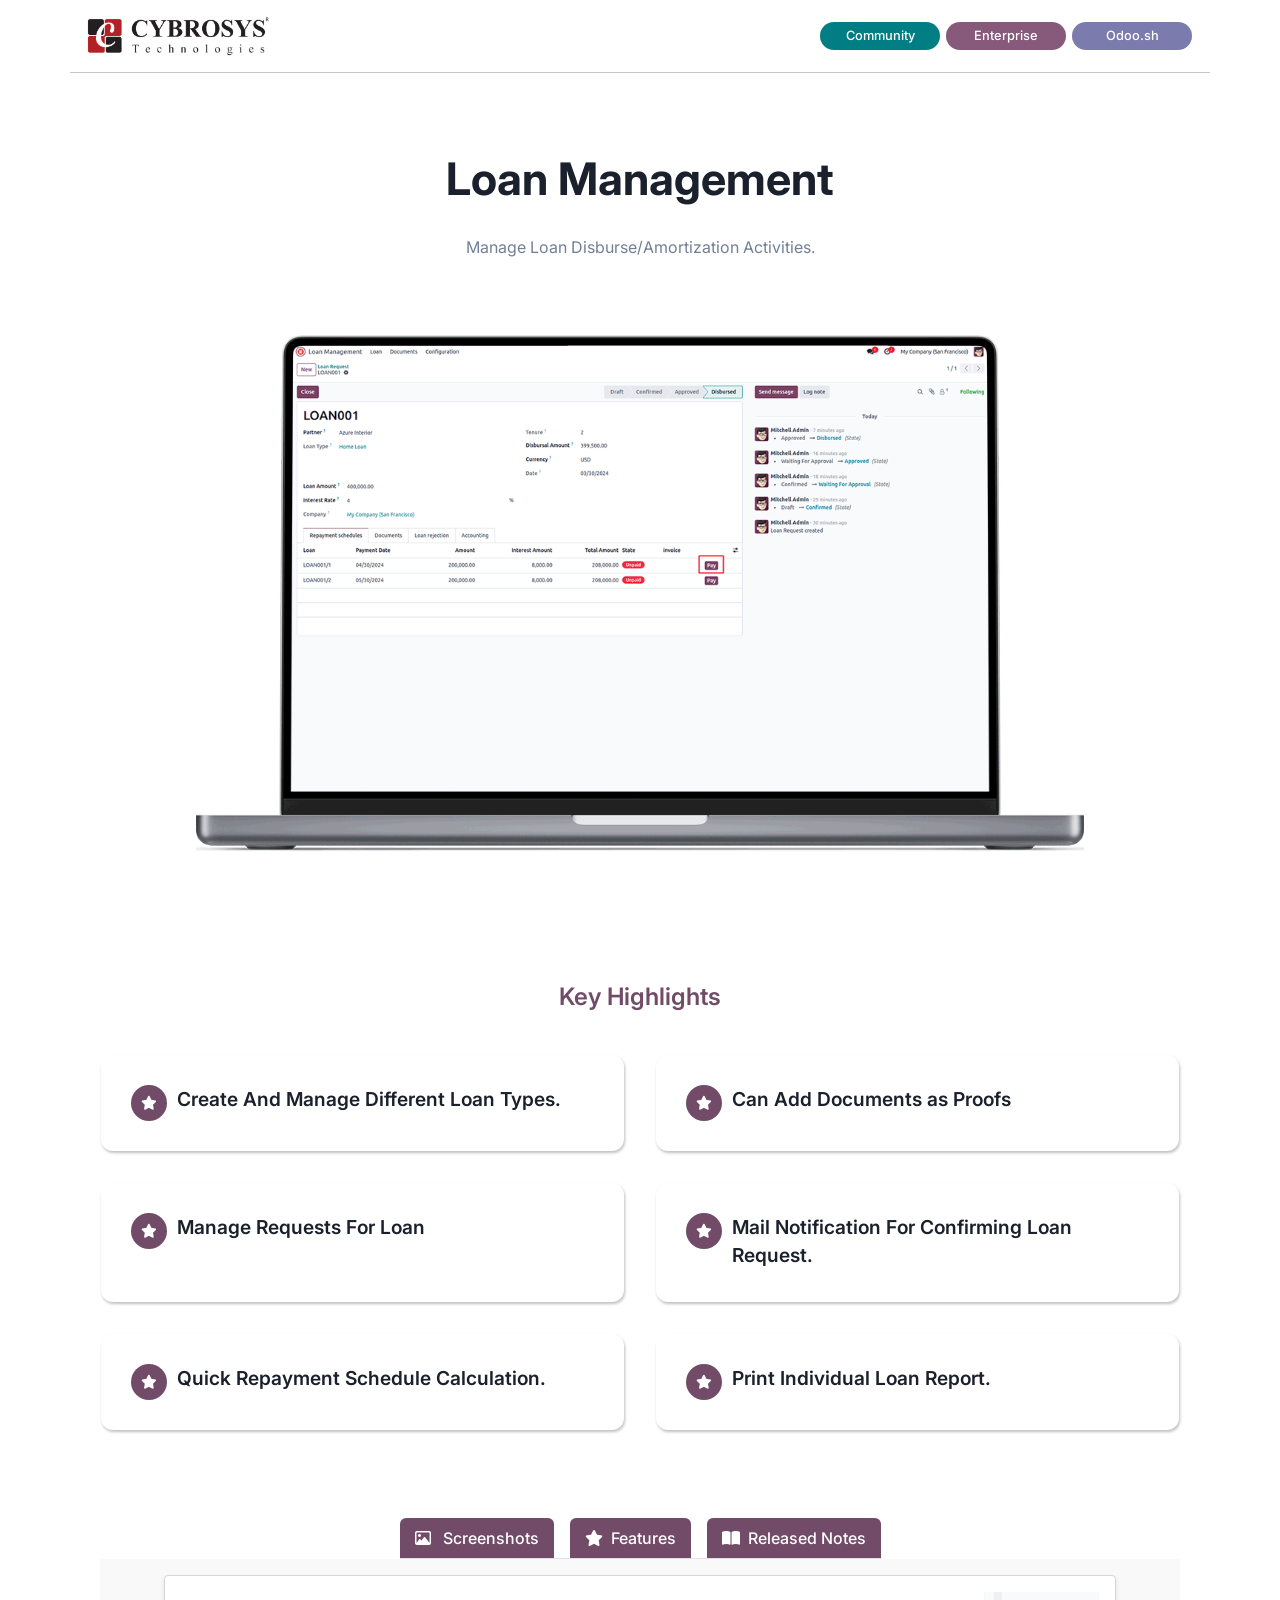
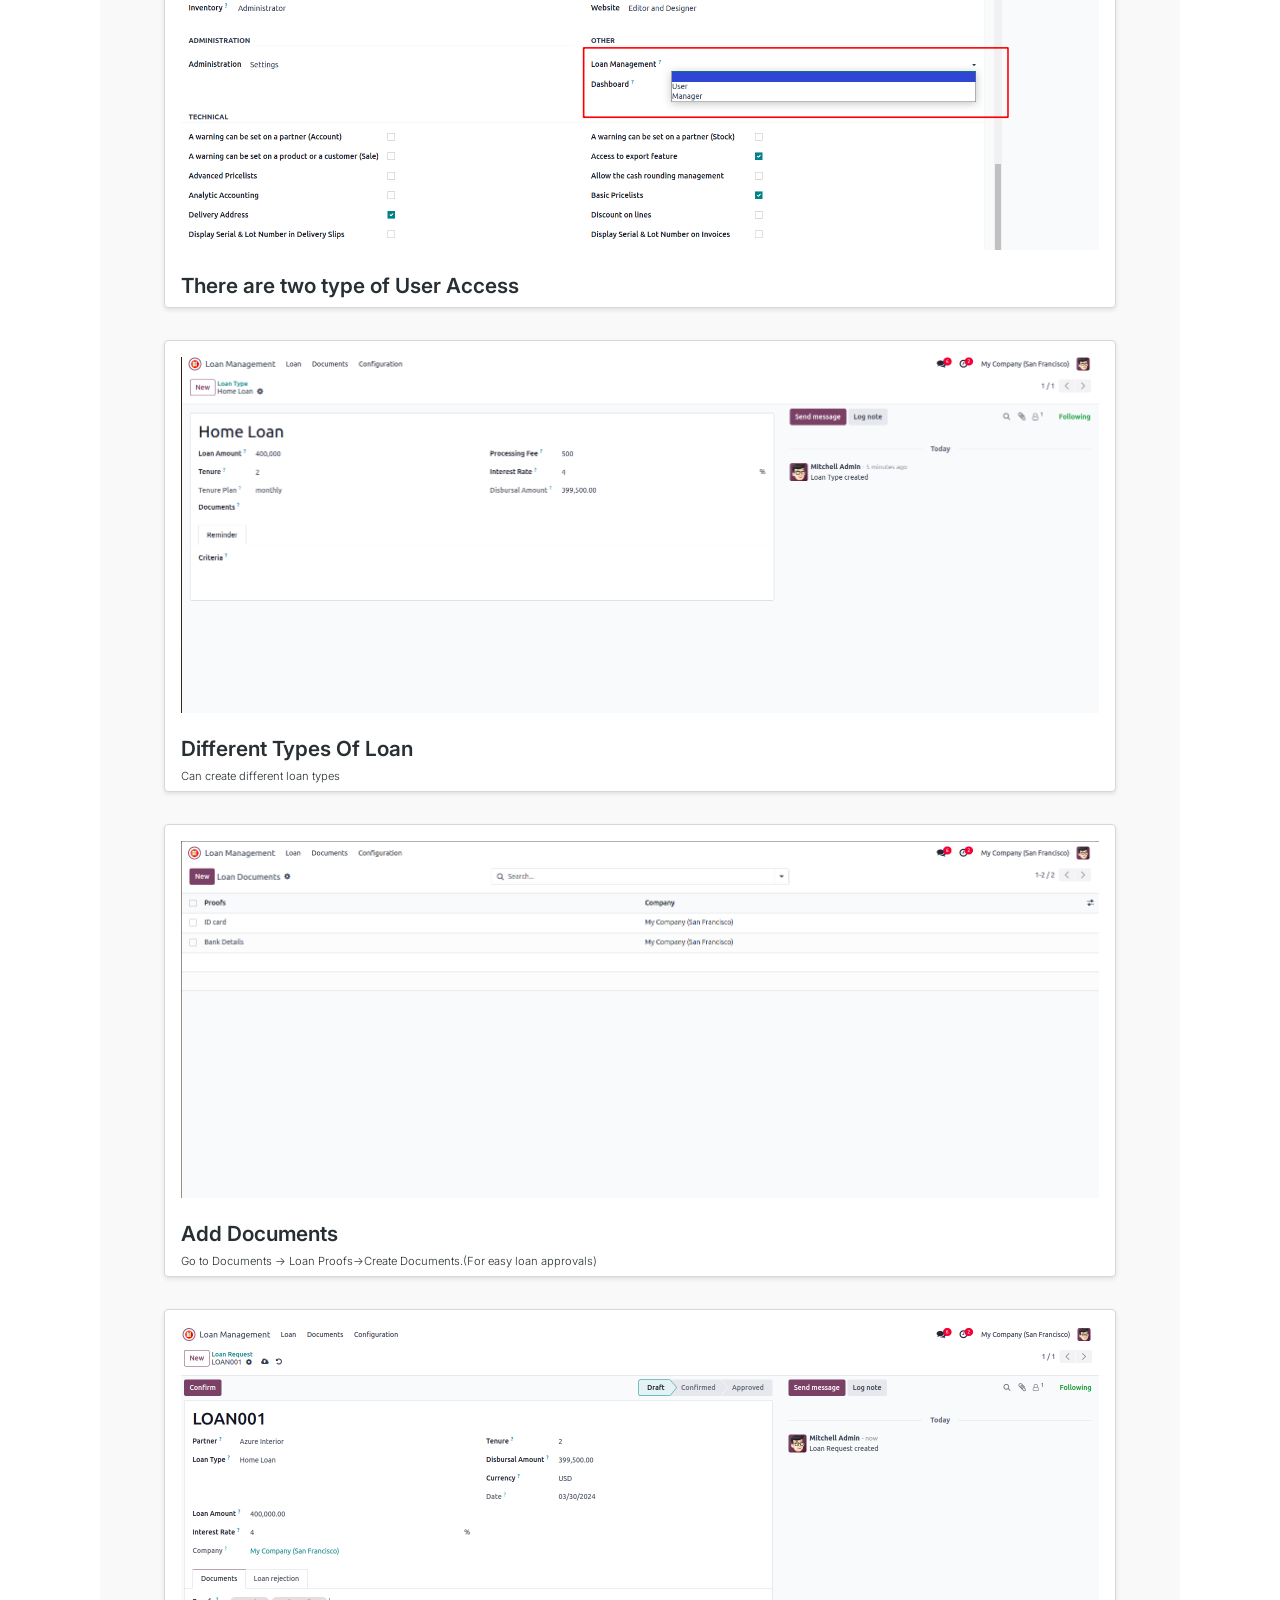
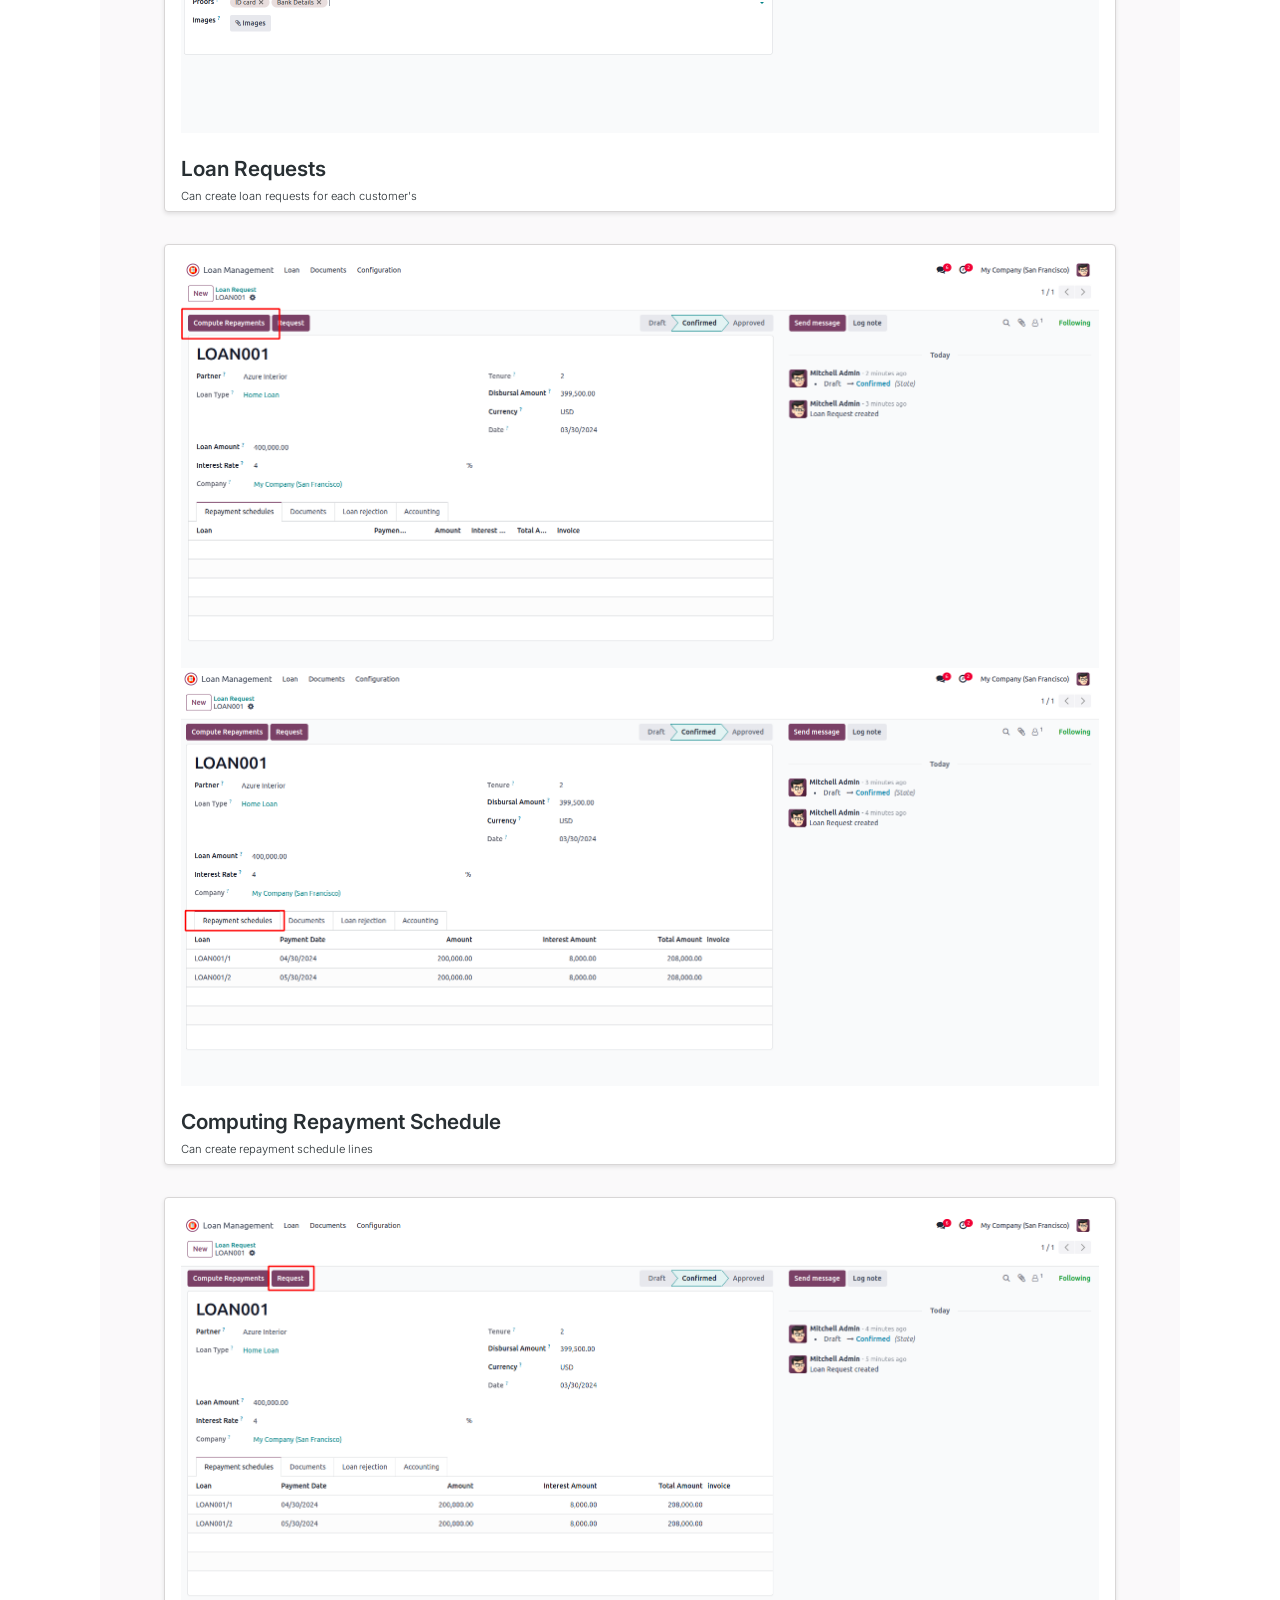
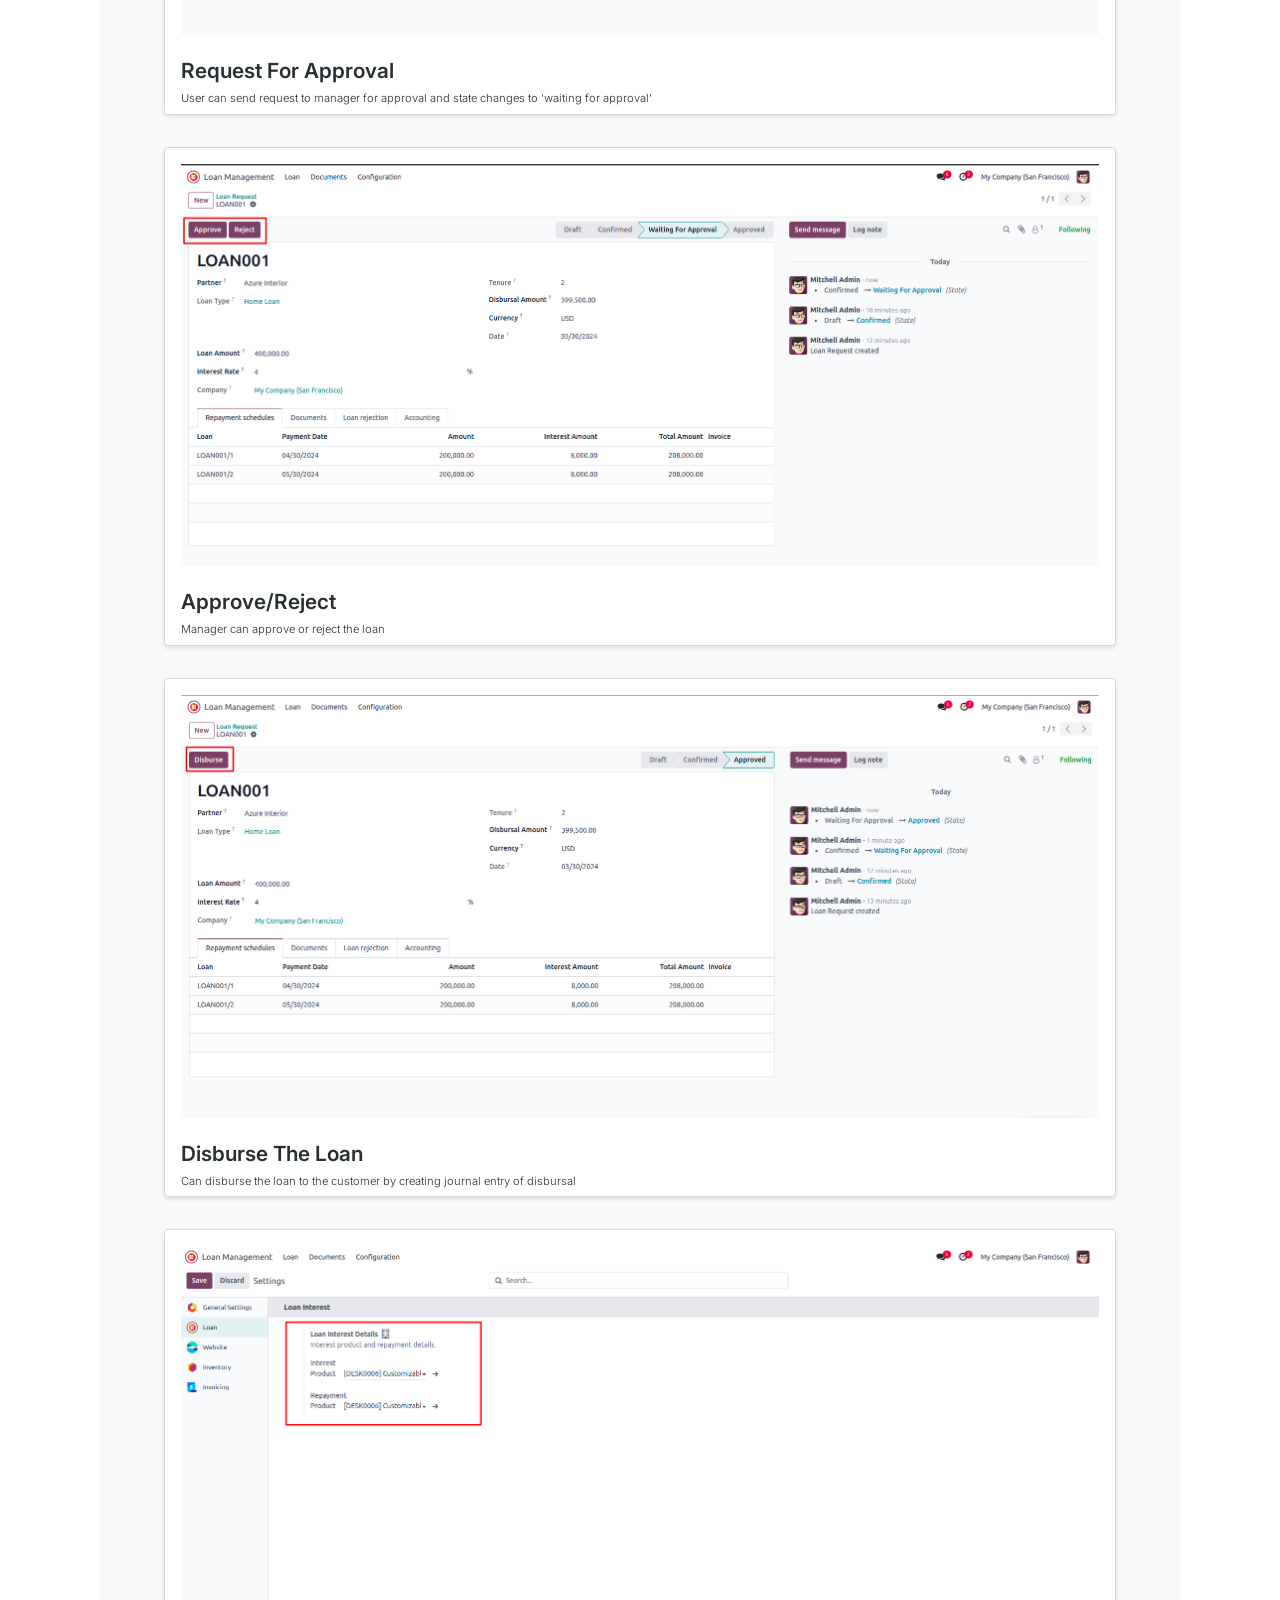
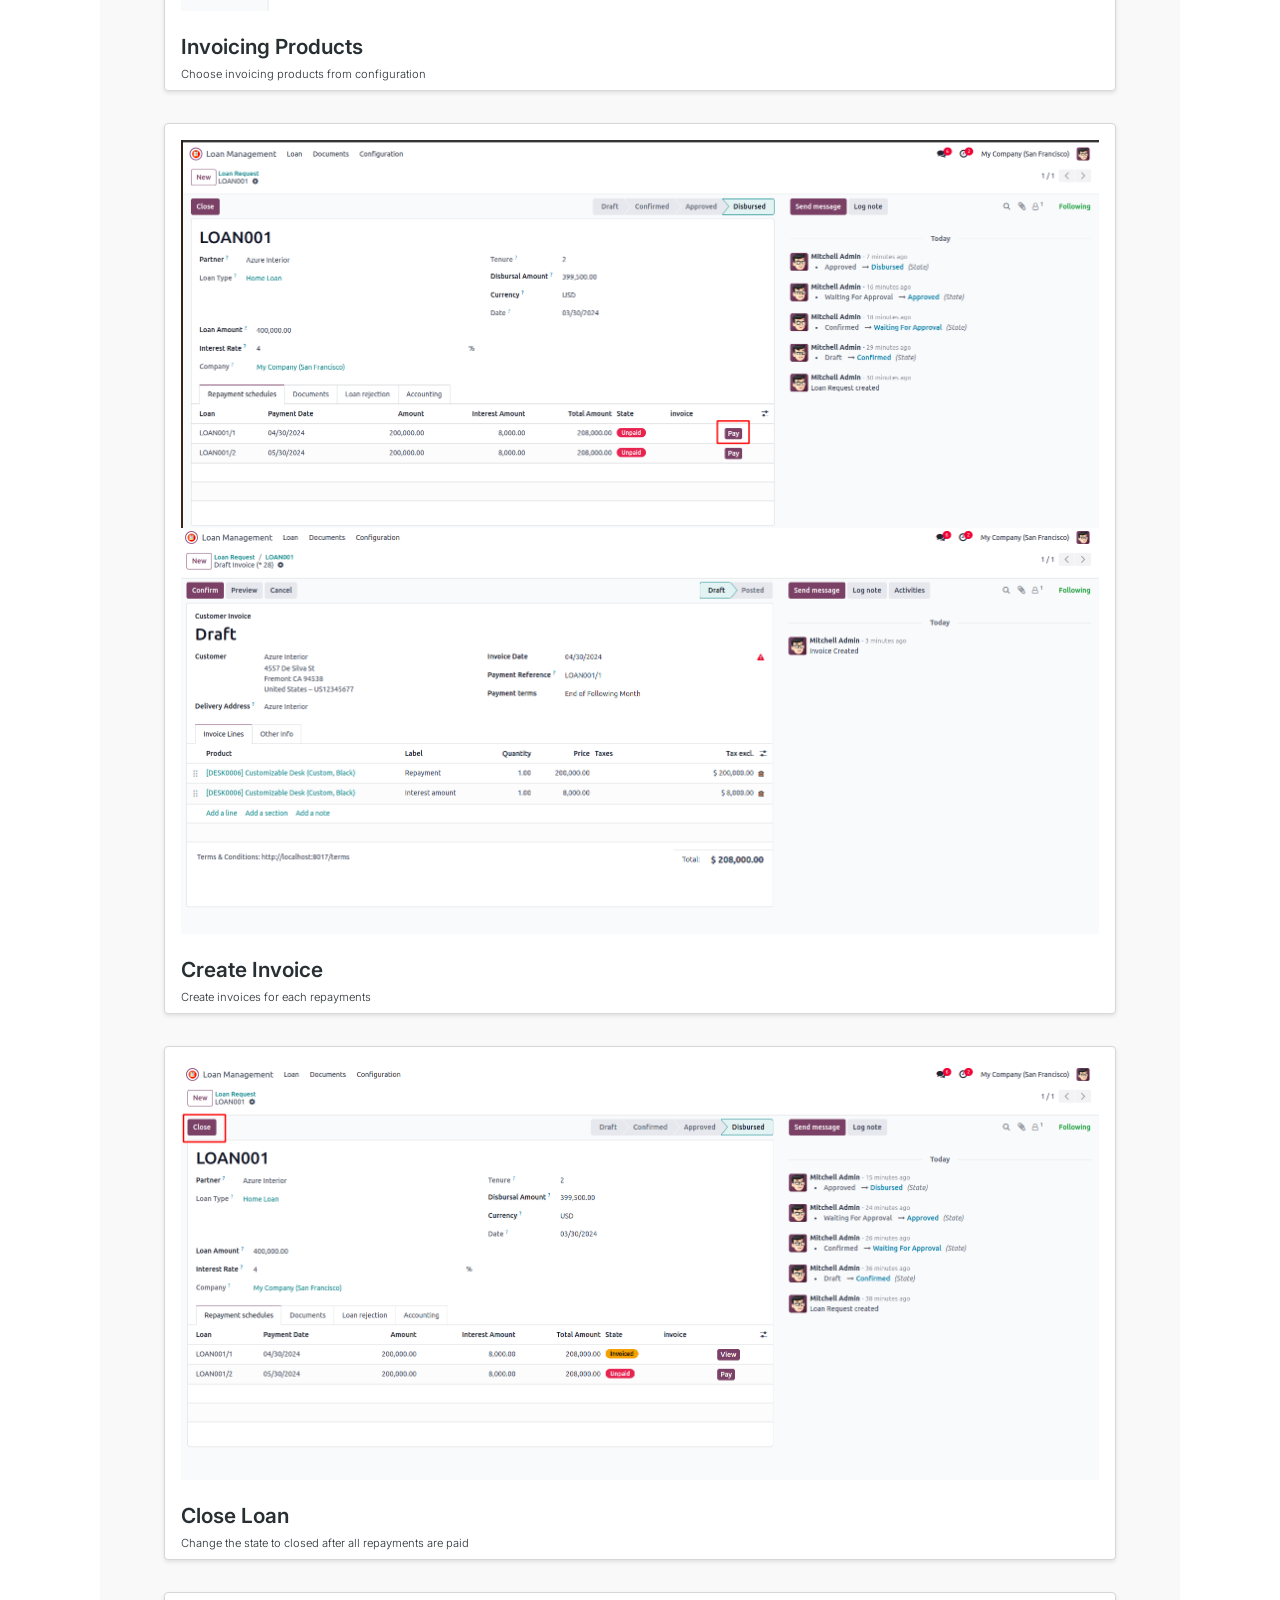
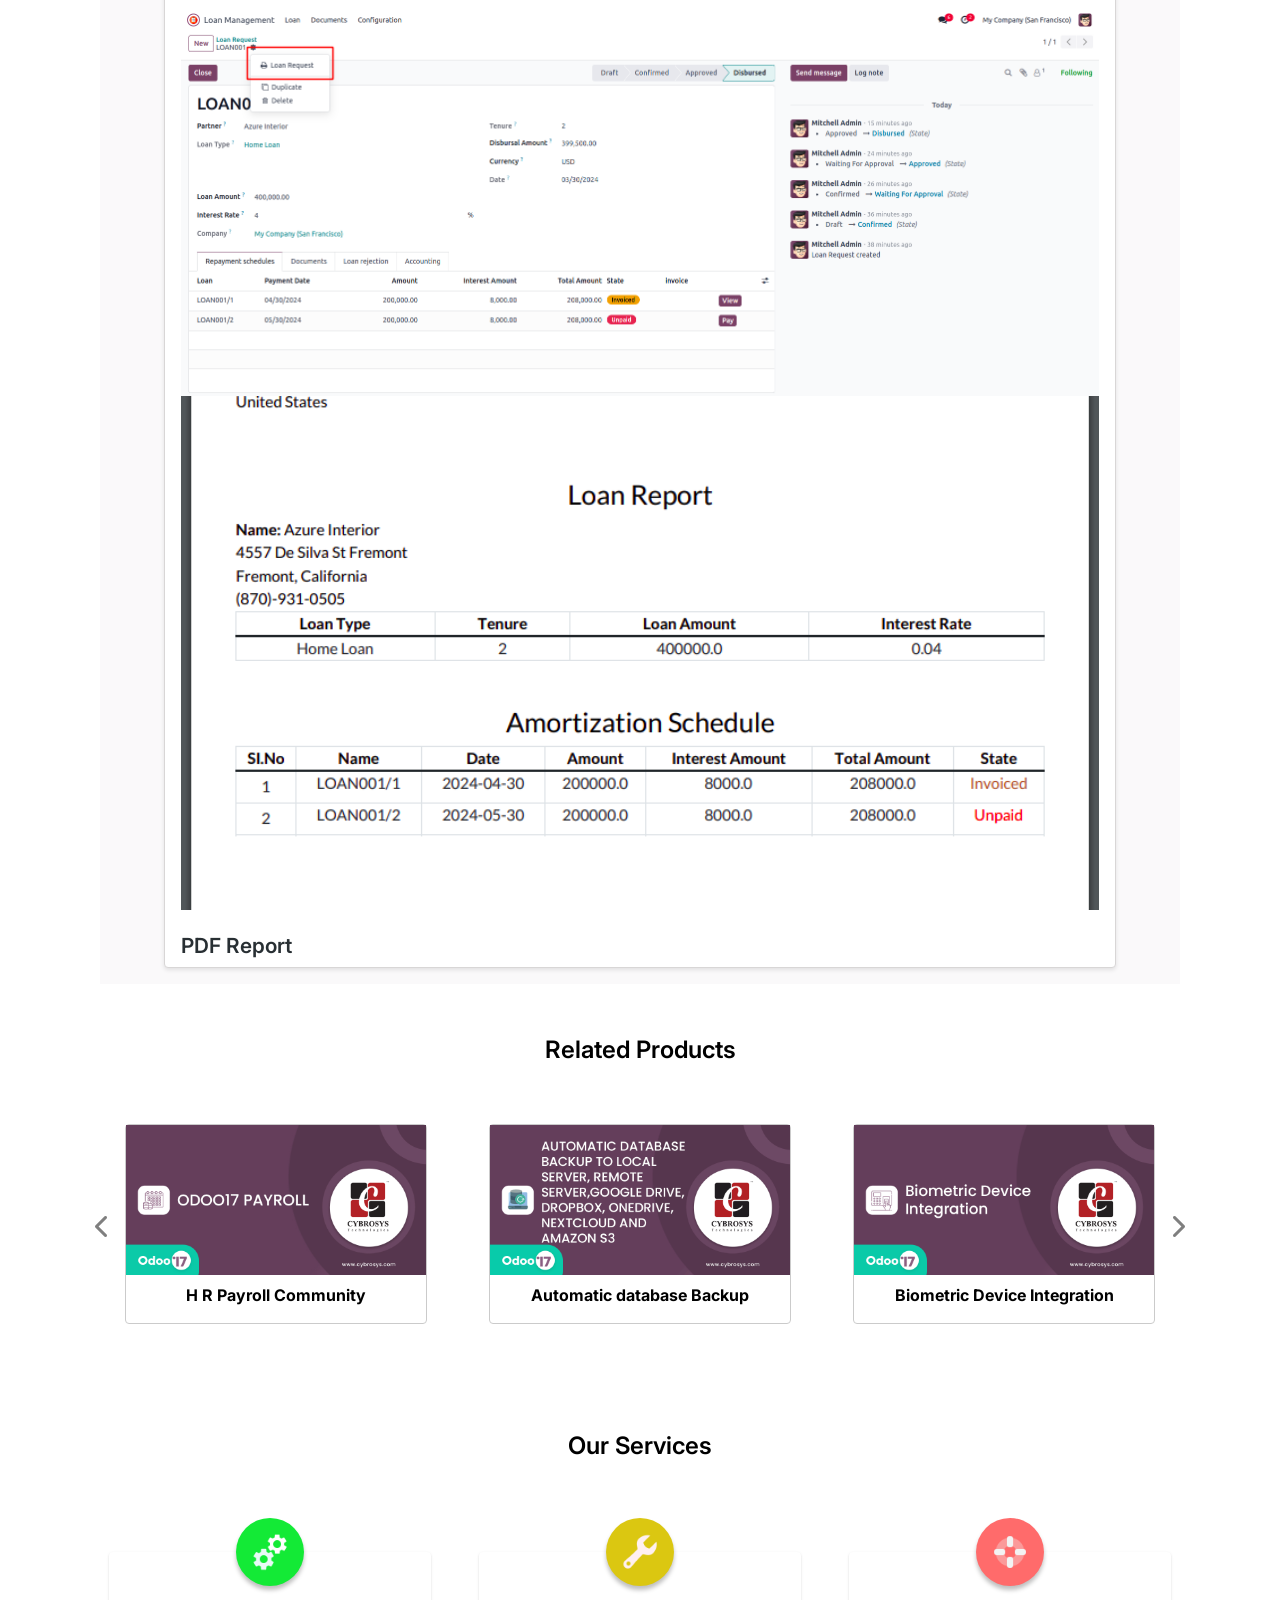
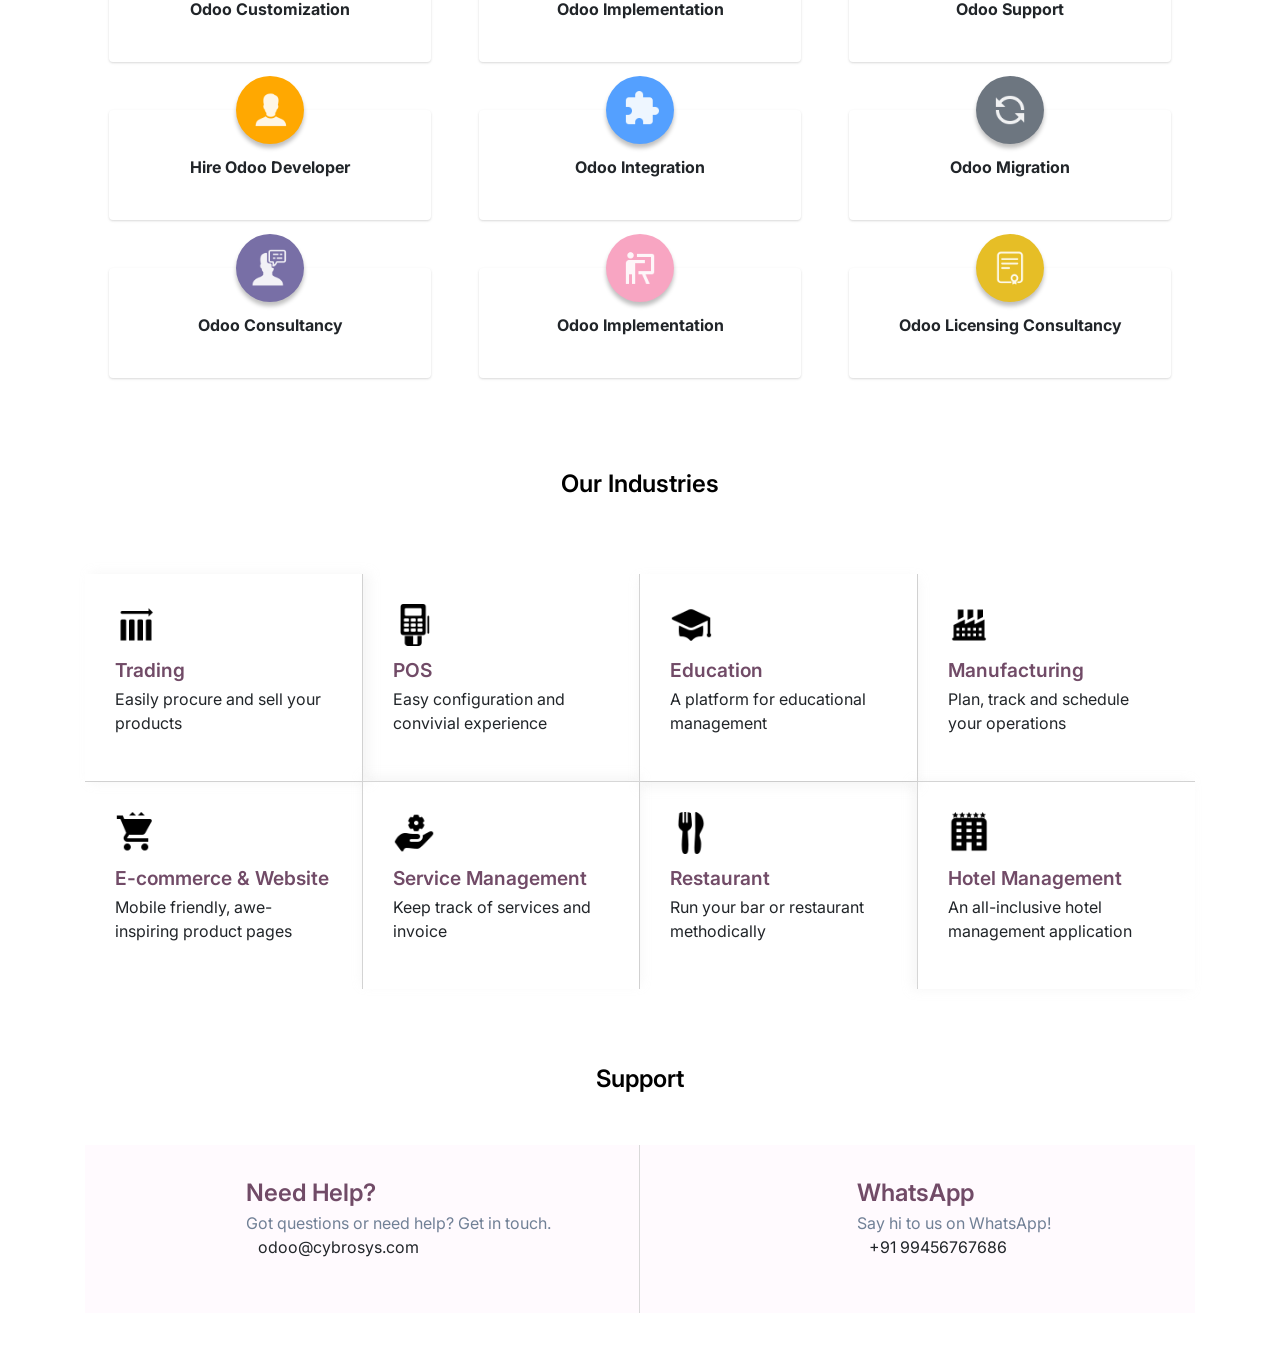
==== commit 85a46602: "test" ====
--- a/advanced_loan_management/static/description/index.html
+++ b/advanced_loan_management/static/description/index.html
@@ -487,7 +487,7 @@
                              style="font-weight: 500;background-color: #fff; border-radius: 4px; padding: 1rem; box-shadow: 0 2px 4px rgba(0, 0, 0, 0.1);">
                             <div class="d-flex mb-3"
                                  style="font-size: 0.8rem; font-weight: 500;"><span>Version
-                                        17.0.1.0.0</span><span
+                                        18.0.1.0.0</span><span
                                     class="px-2">|</span><span
                                     style="color: #714B67;font-weight: 600;">Released on:30th Mar 2024</span>
                             </div>
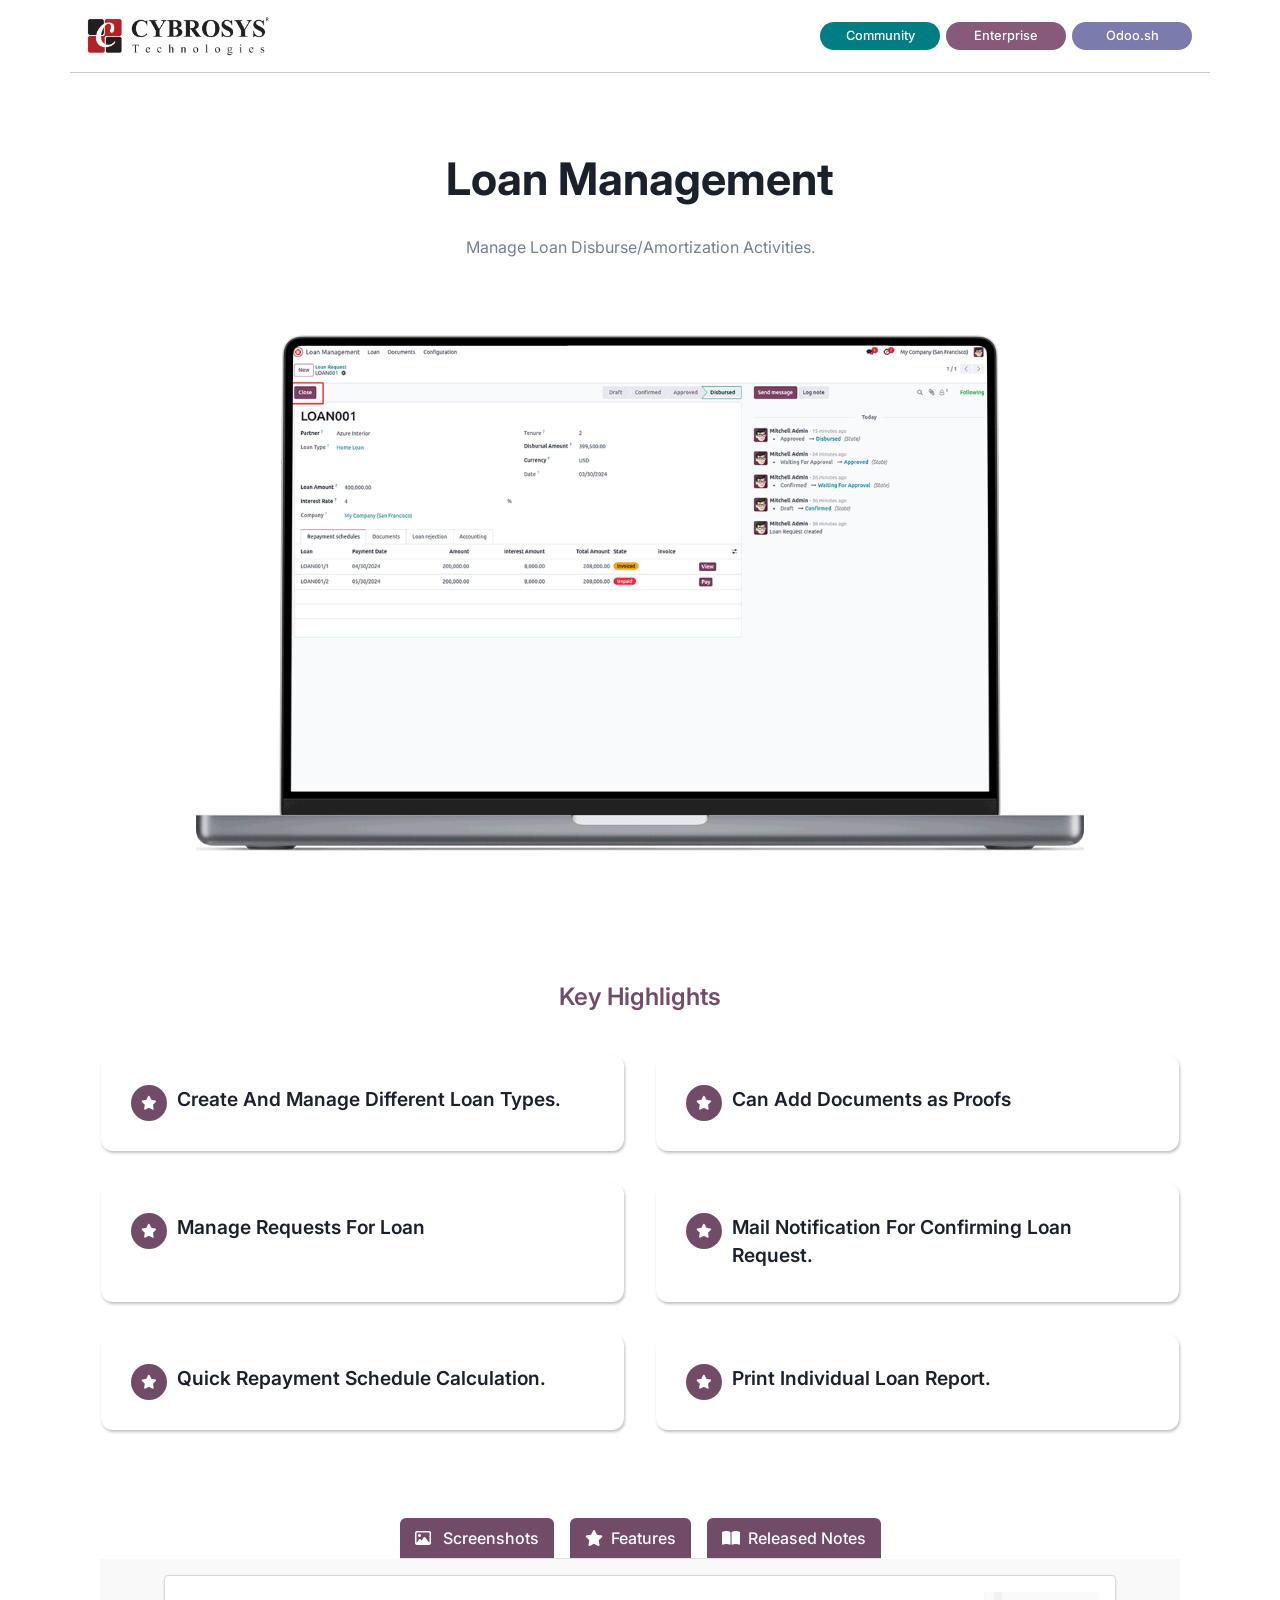
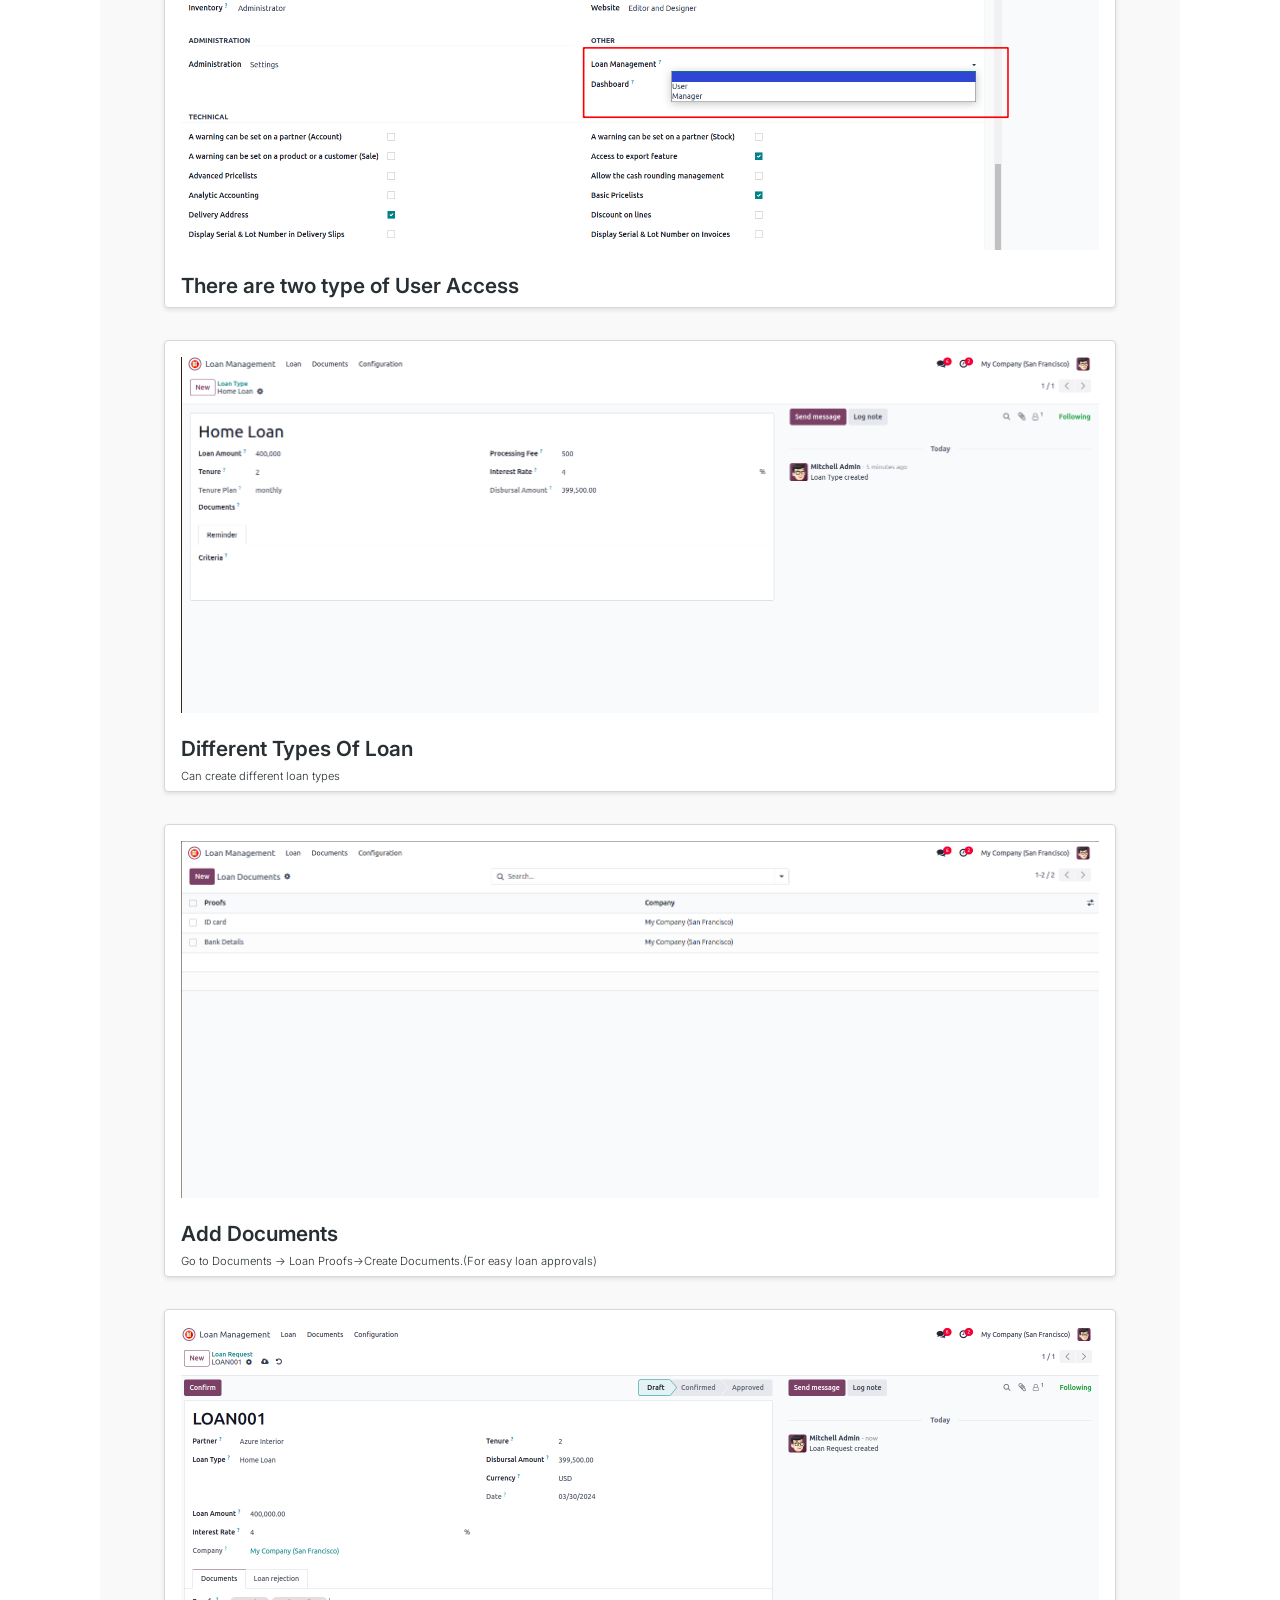
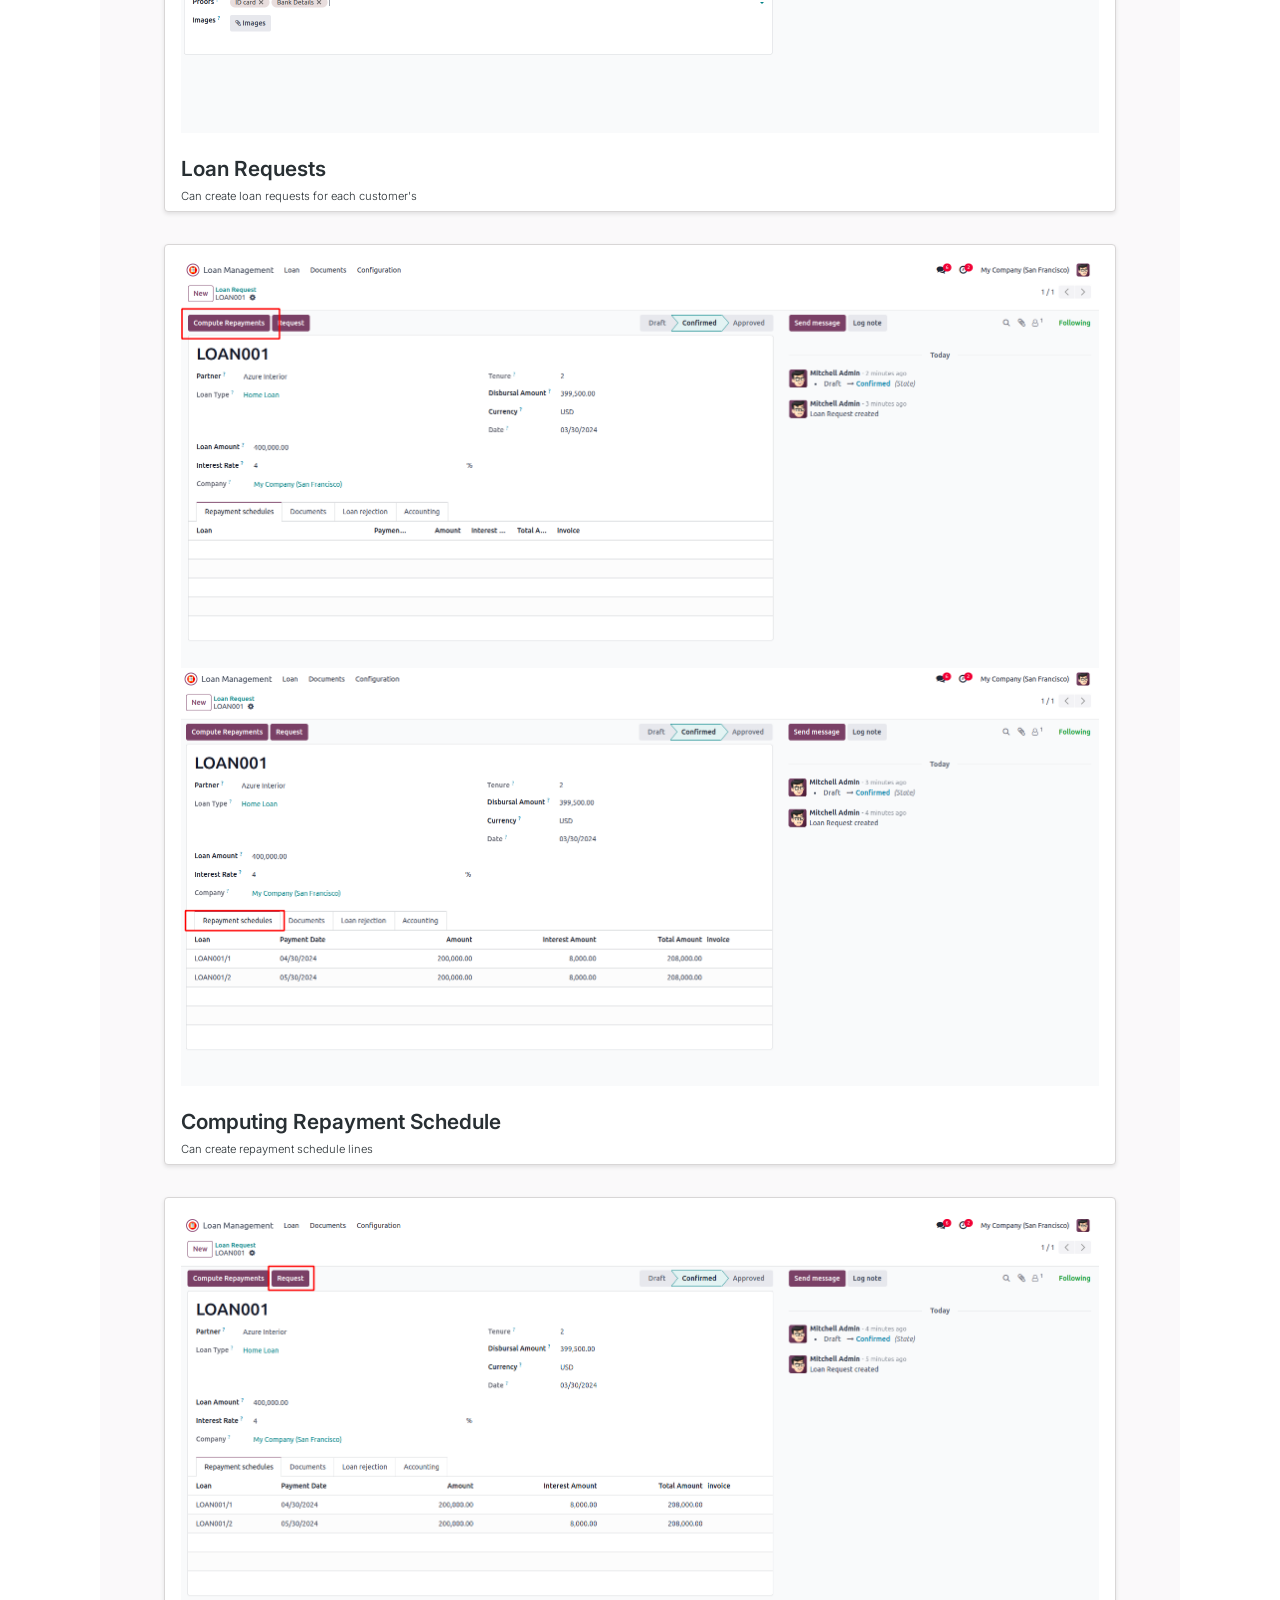
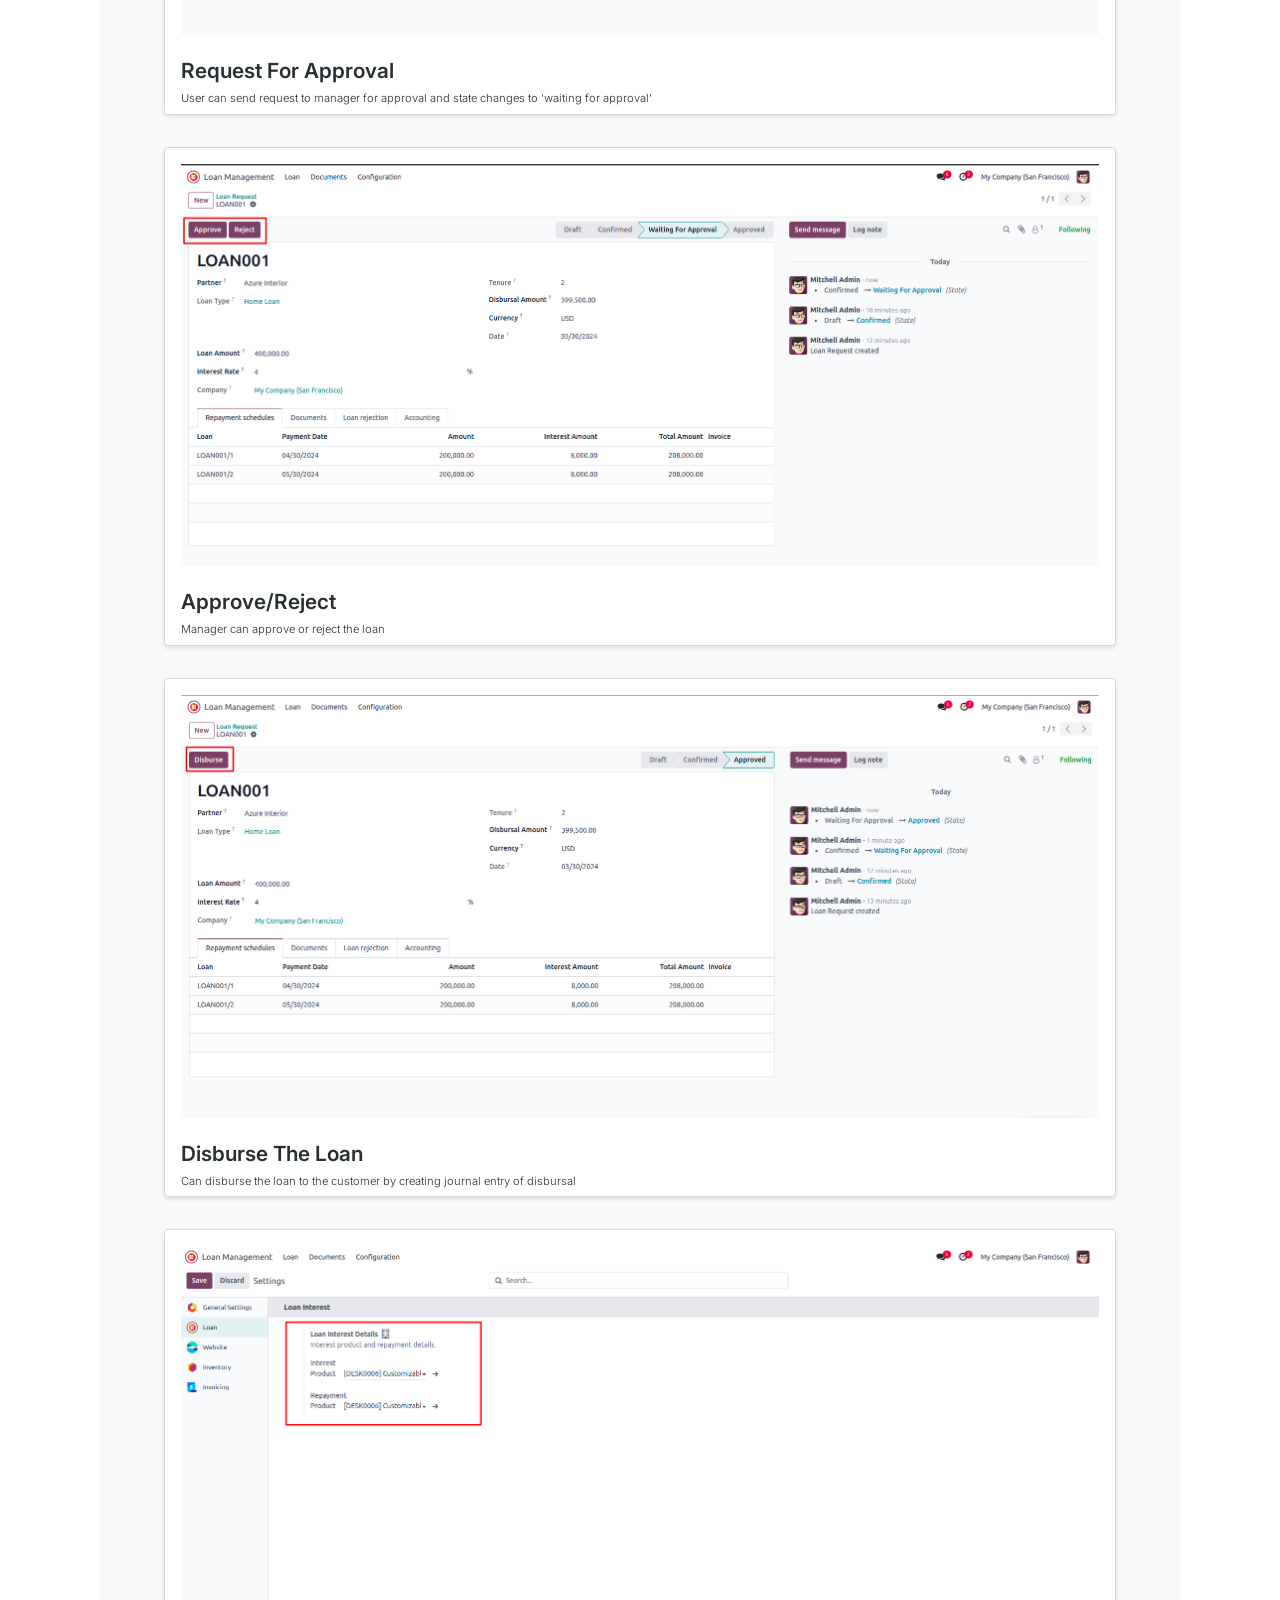
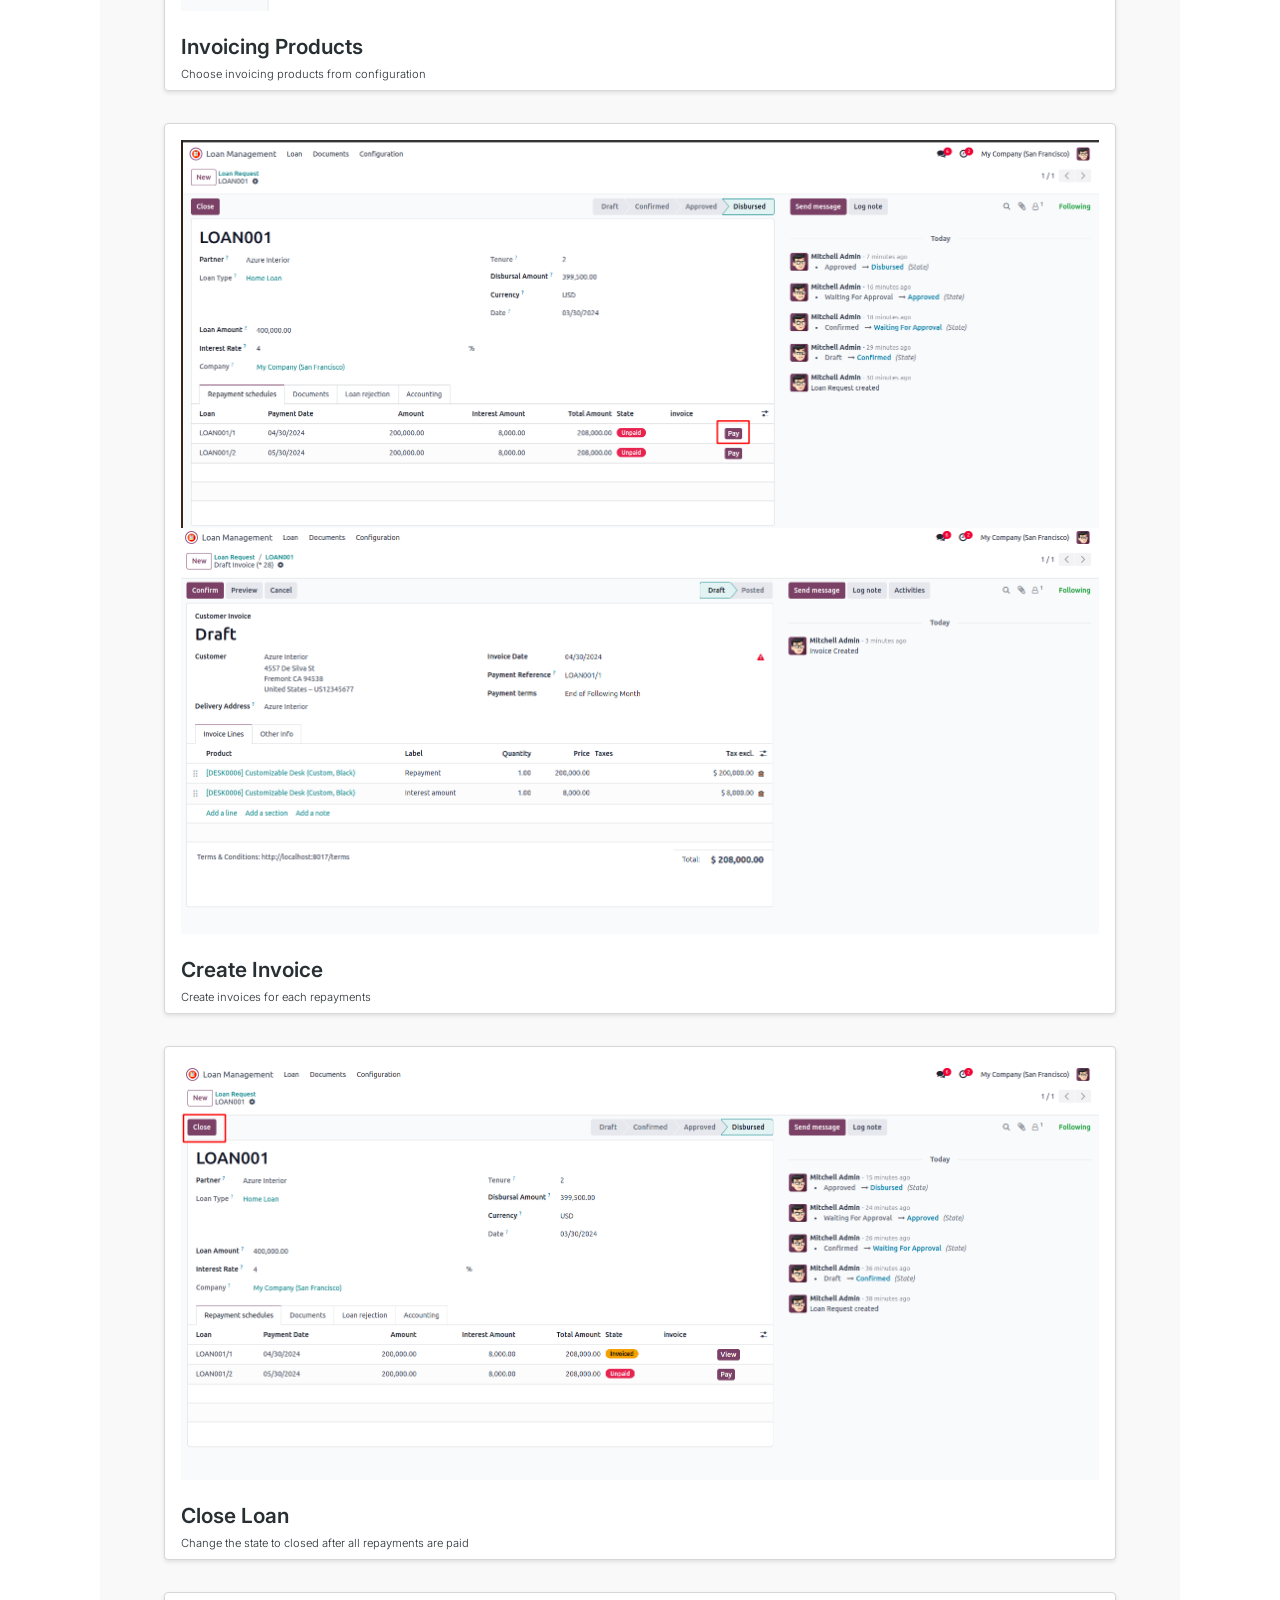
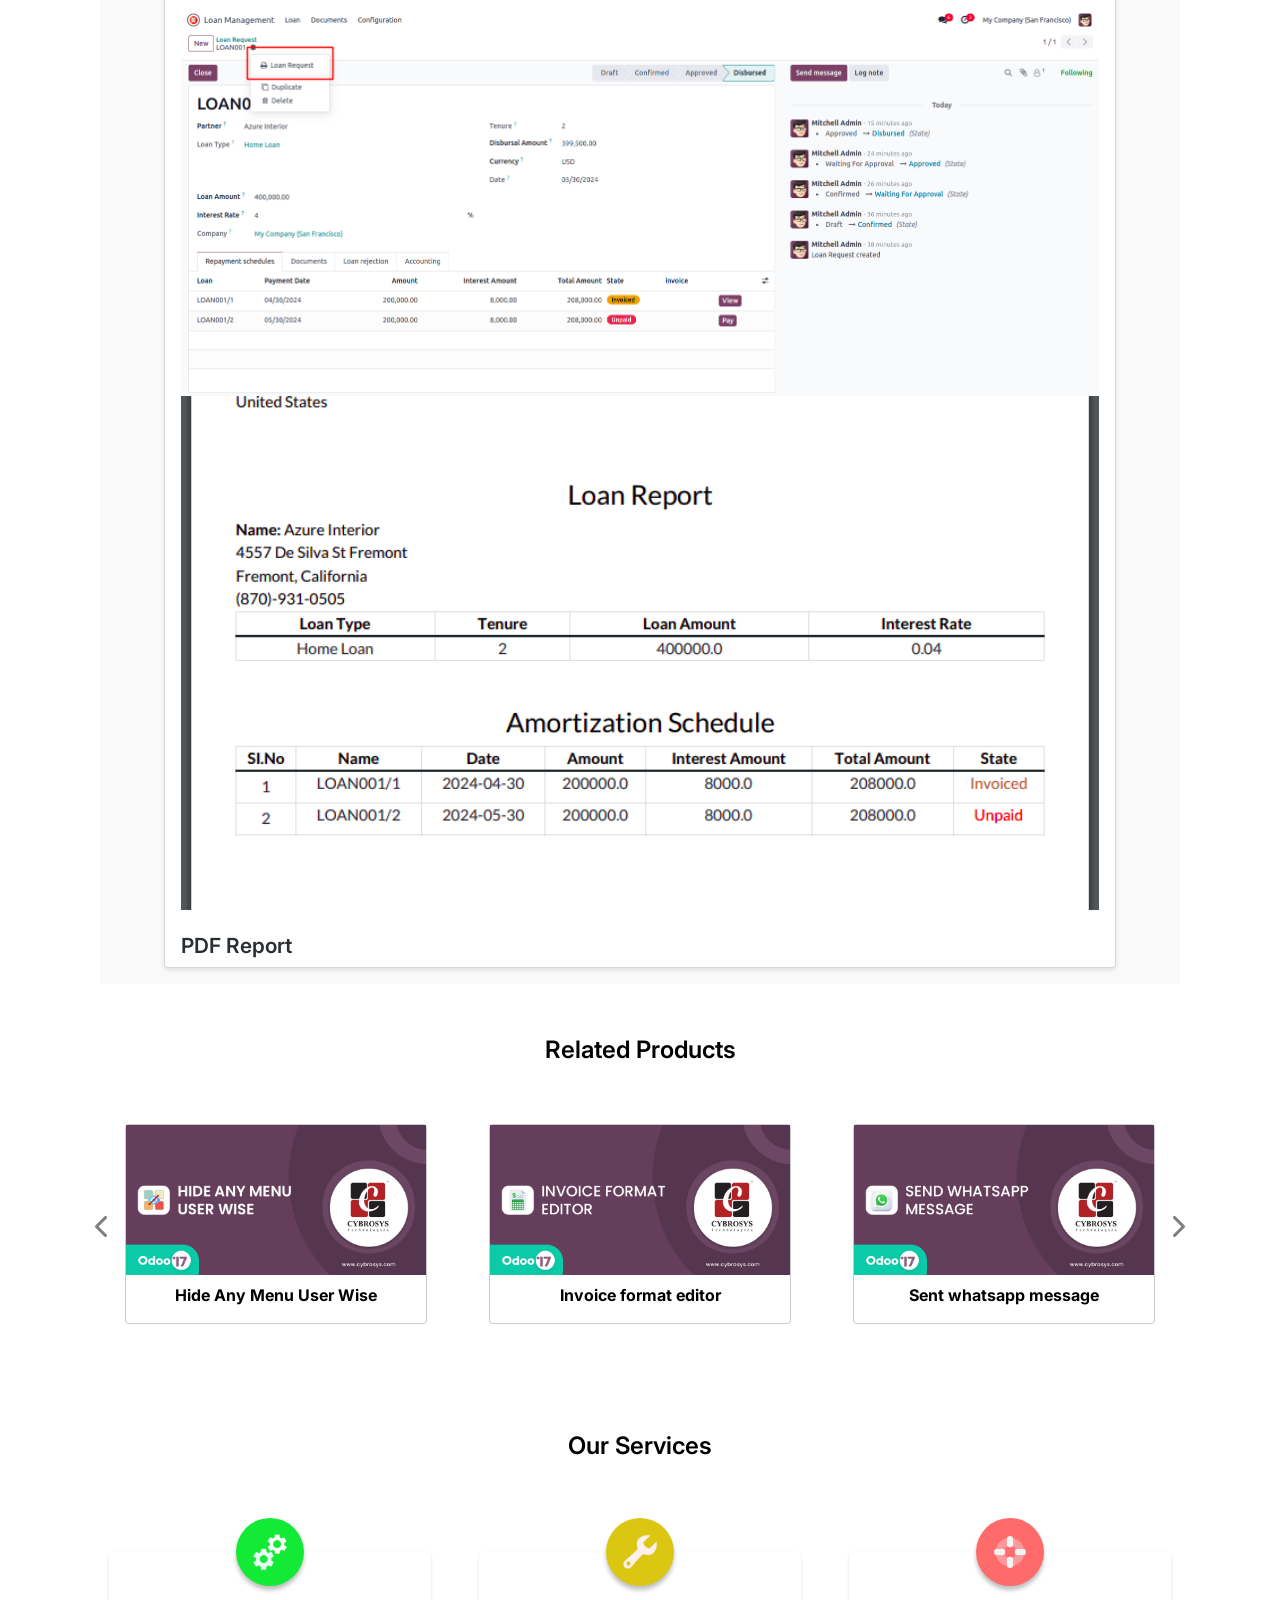
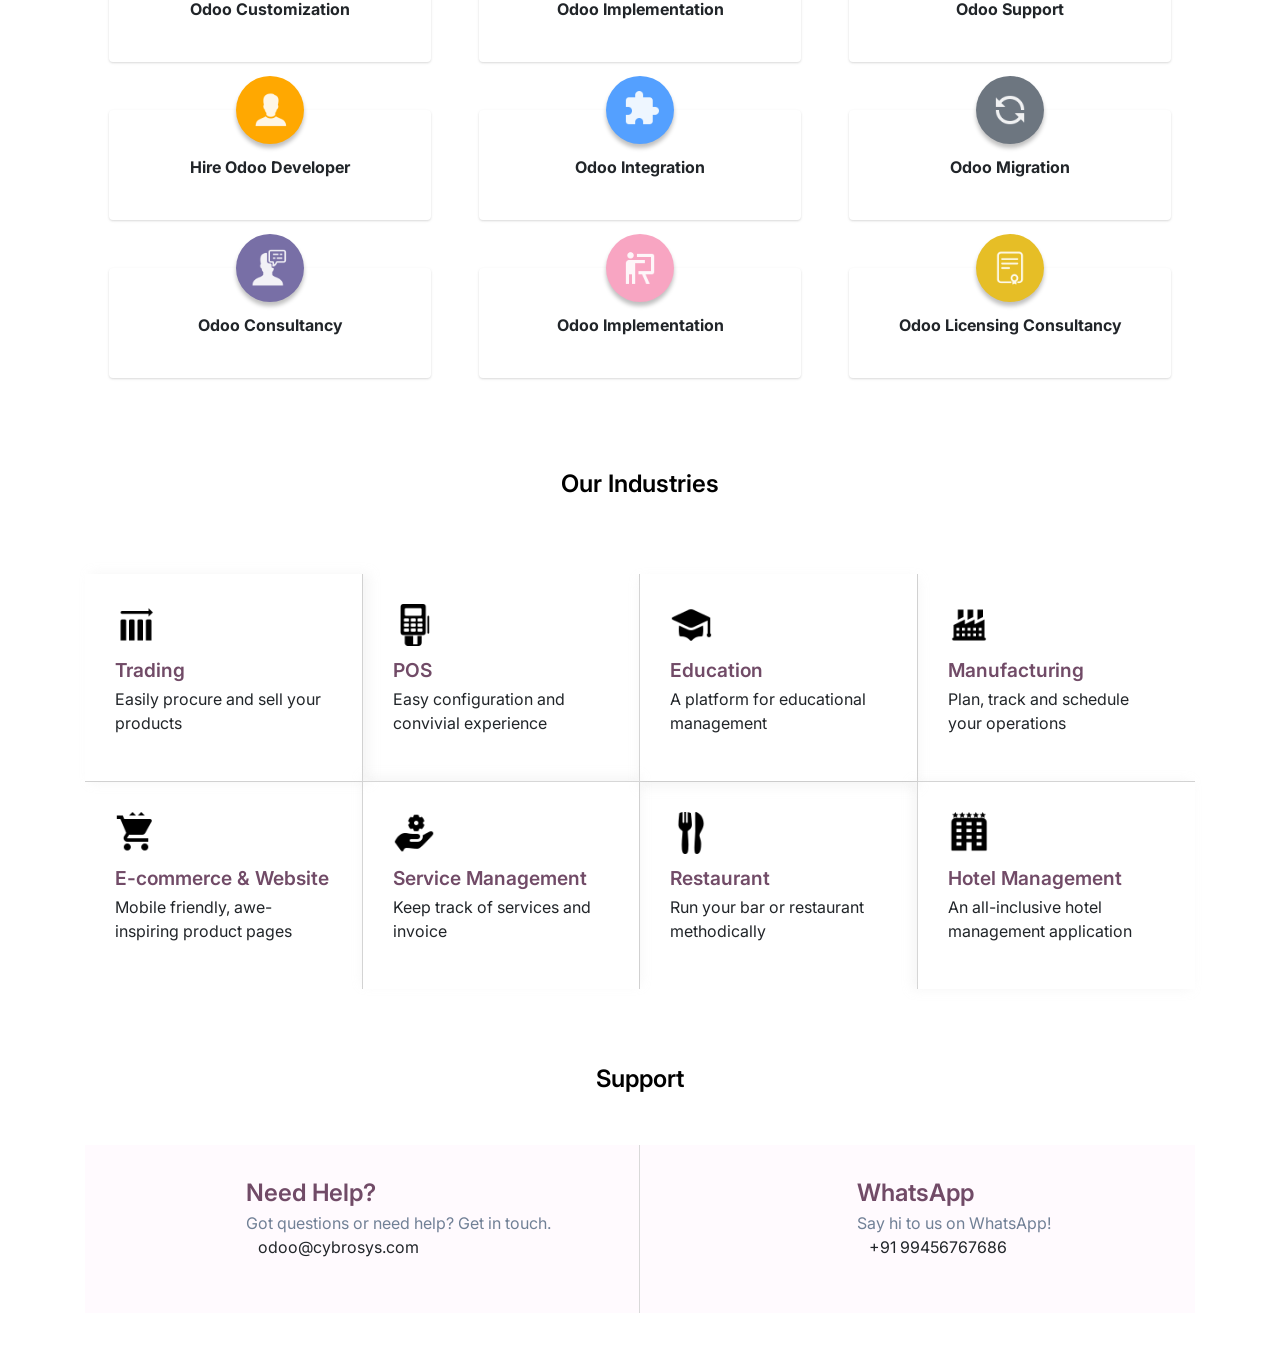
==== commit eb969333: "test" ====
--- a/advanced_loan_management/static/description/index.html
+++ b/advanced_loan_management/static/description/index.html
@@ -487,7 +487,7 @@
                              style="font-weight: 500;background-color: #fff; border-radius: 4px; padding: 1rem; box-shadow: 0 2px 4px rgba(0, 0, 0, 0.1);">
                             <div class="d-flex mb-3"
                                  style="font-size: 0.8rem; font-weight: 500;"><span>Version
-                                        18.0.1.0.0</span><span
+                                        18.0.1.0.0 </span><span
                                     class="px-2">|</span><span
                                     style="color: #714B67;font-weight: 600;">Released on:30th Mar 2024</span>
                             </div>
